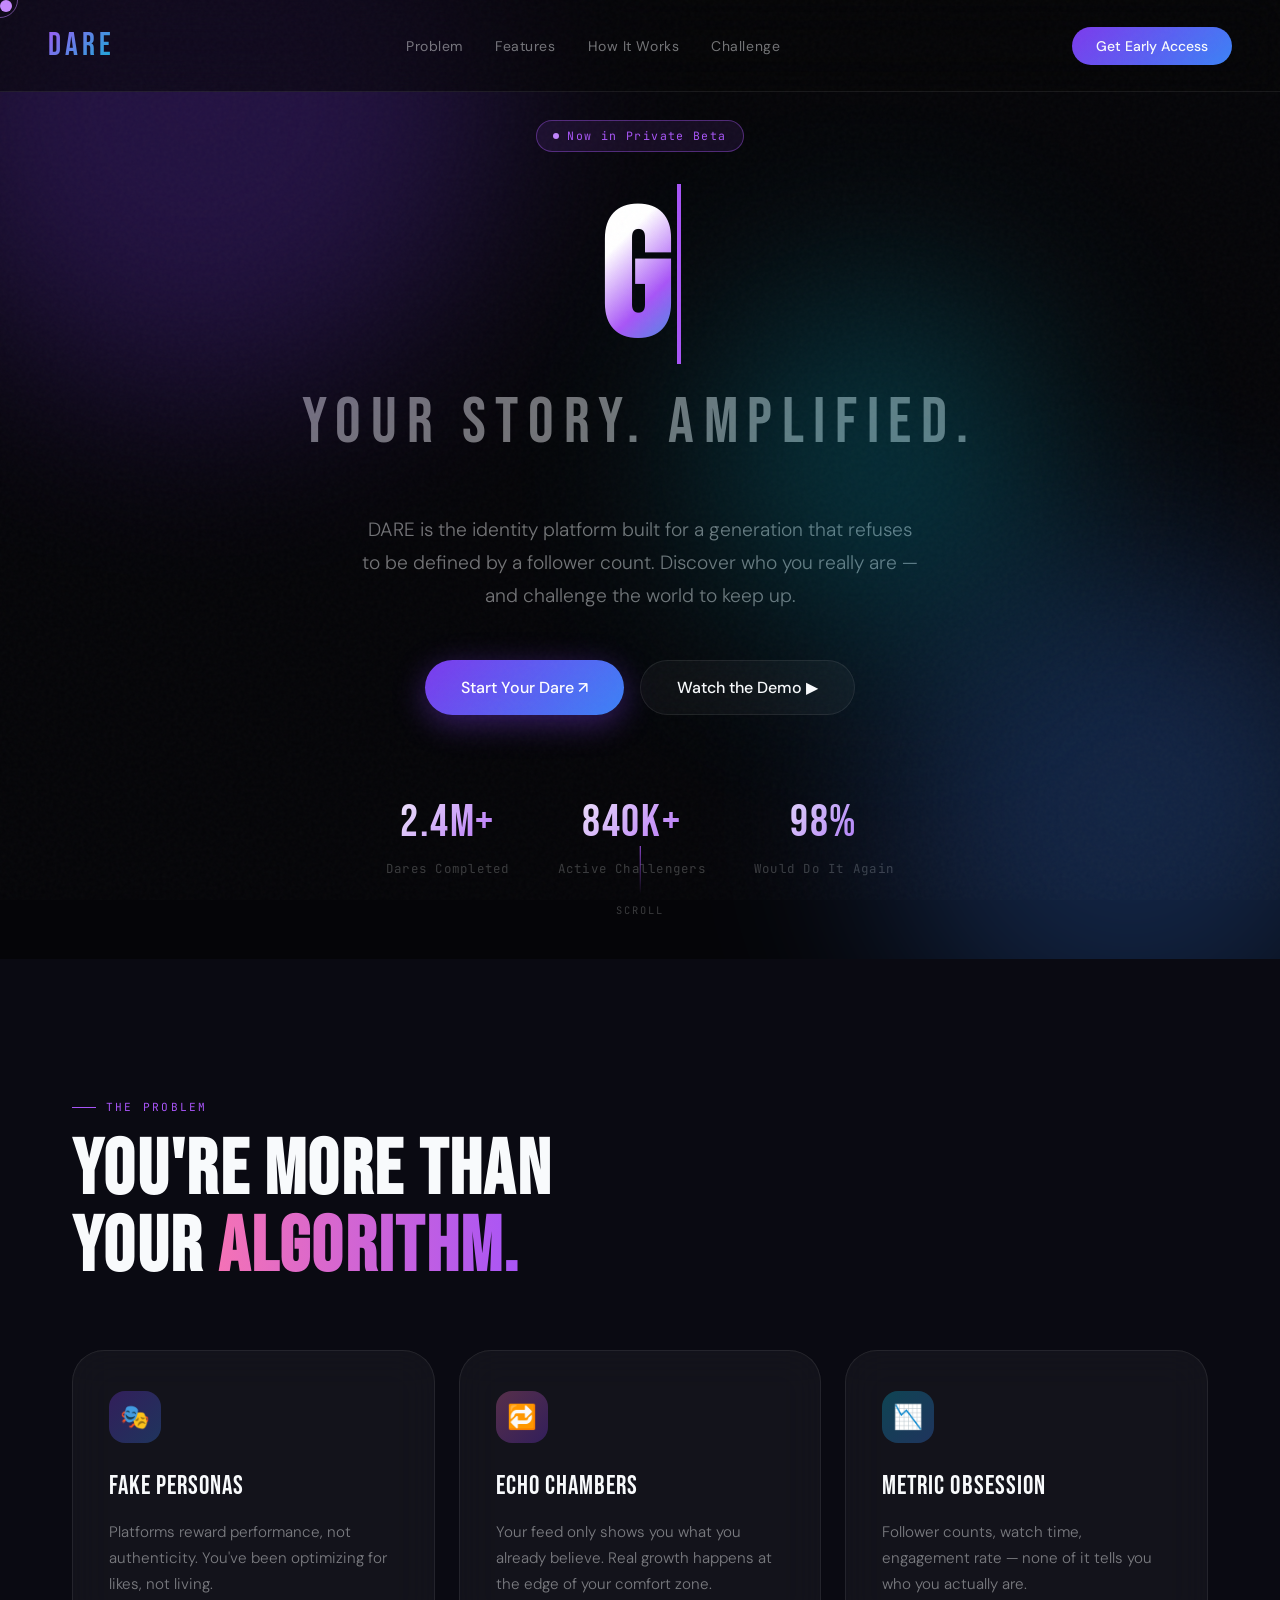
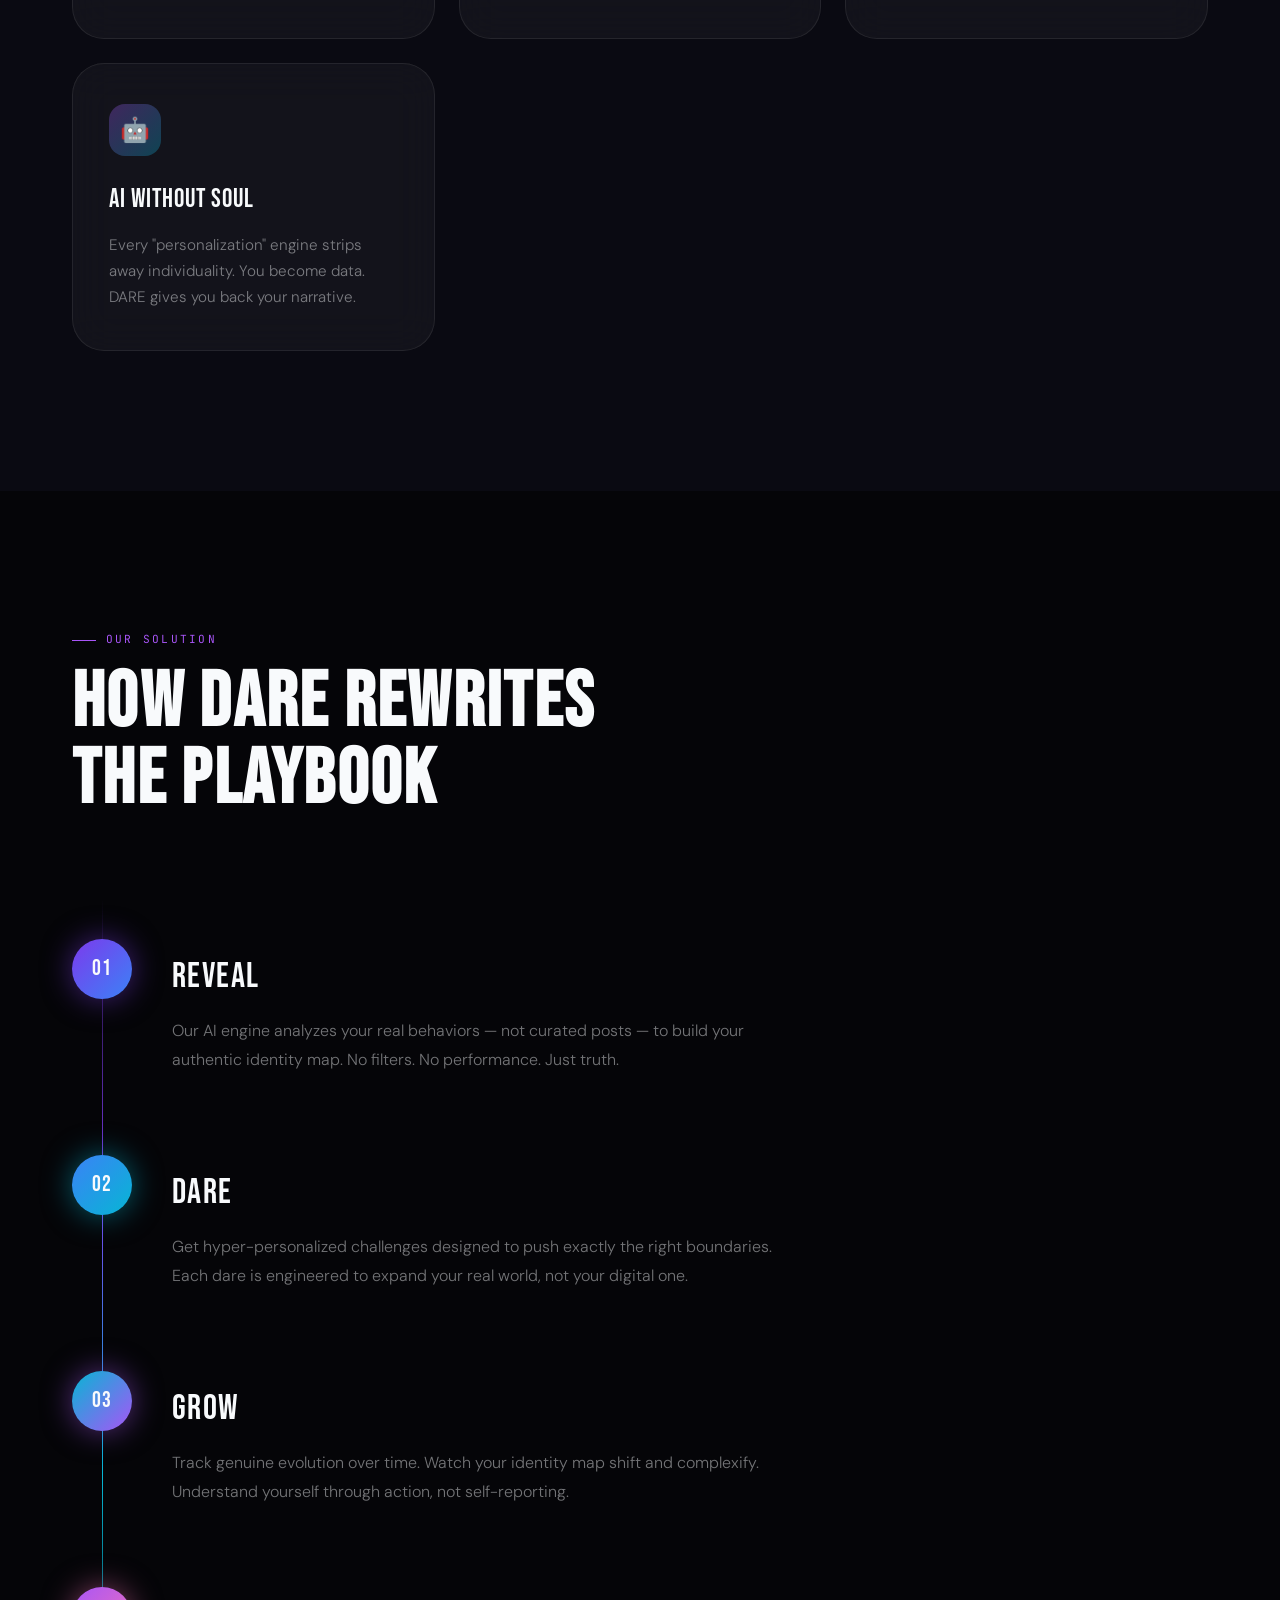
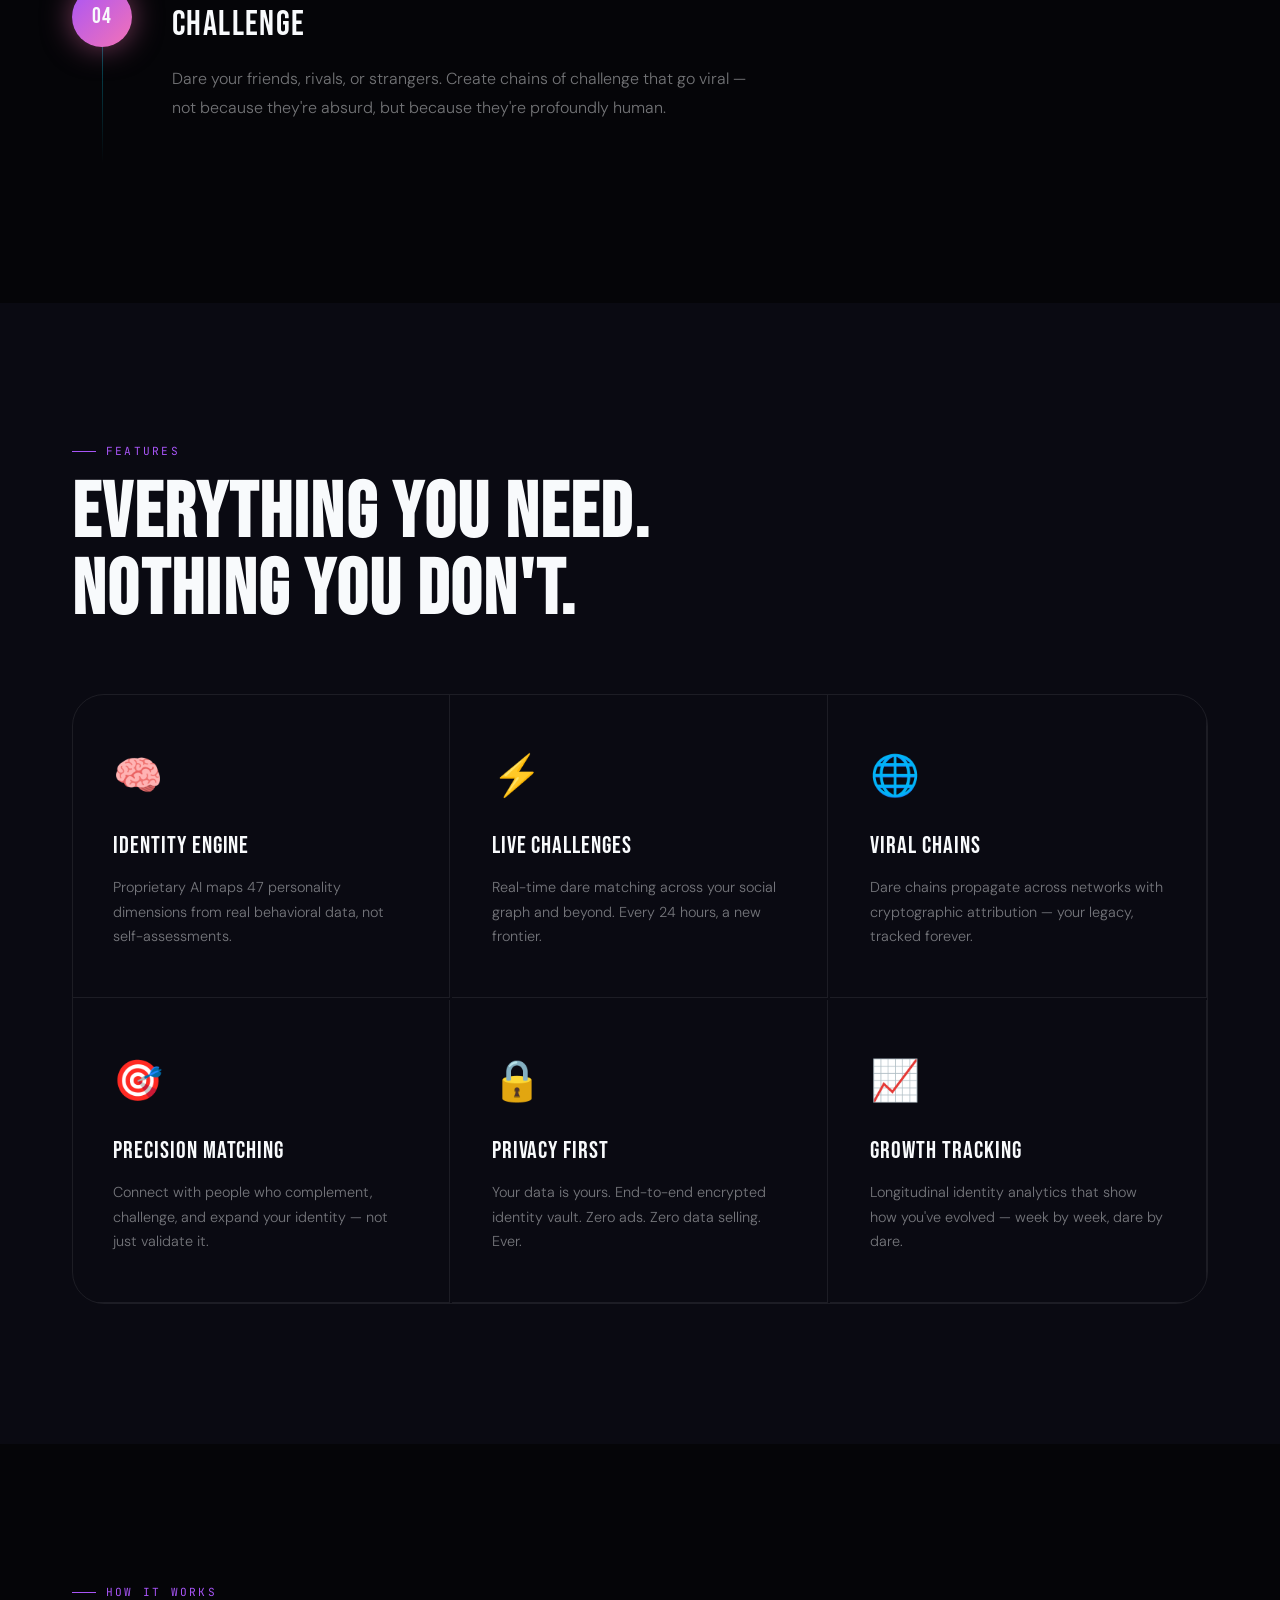
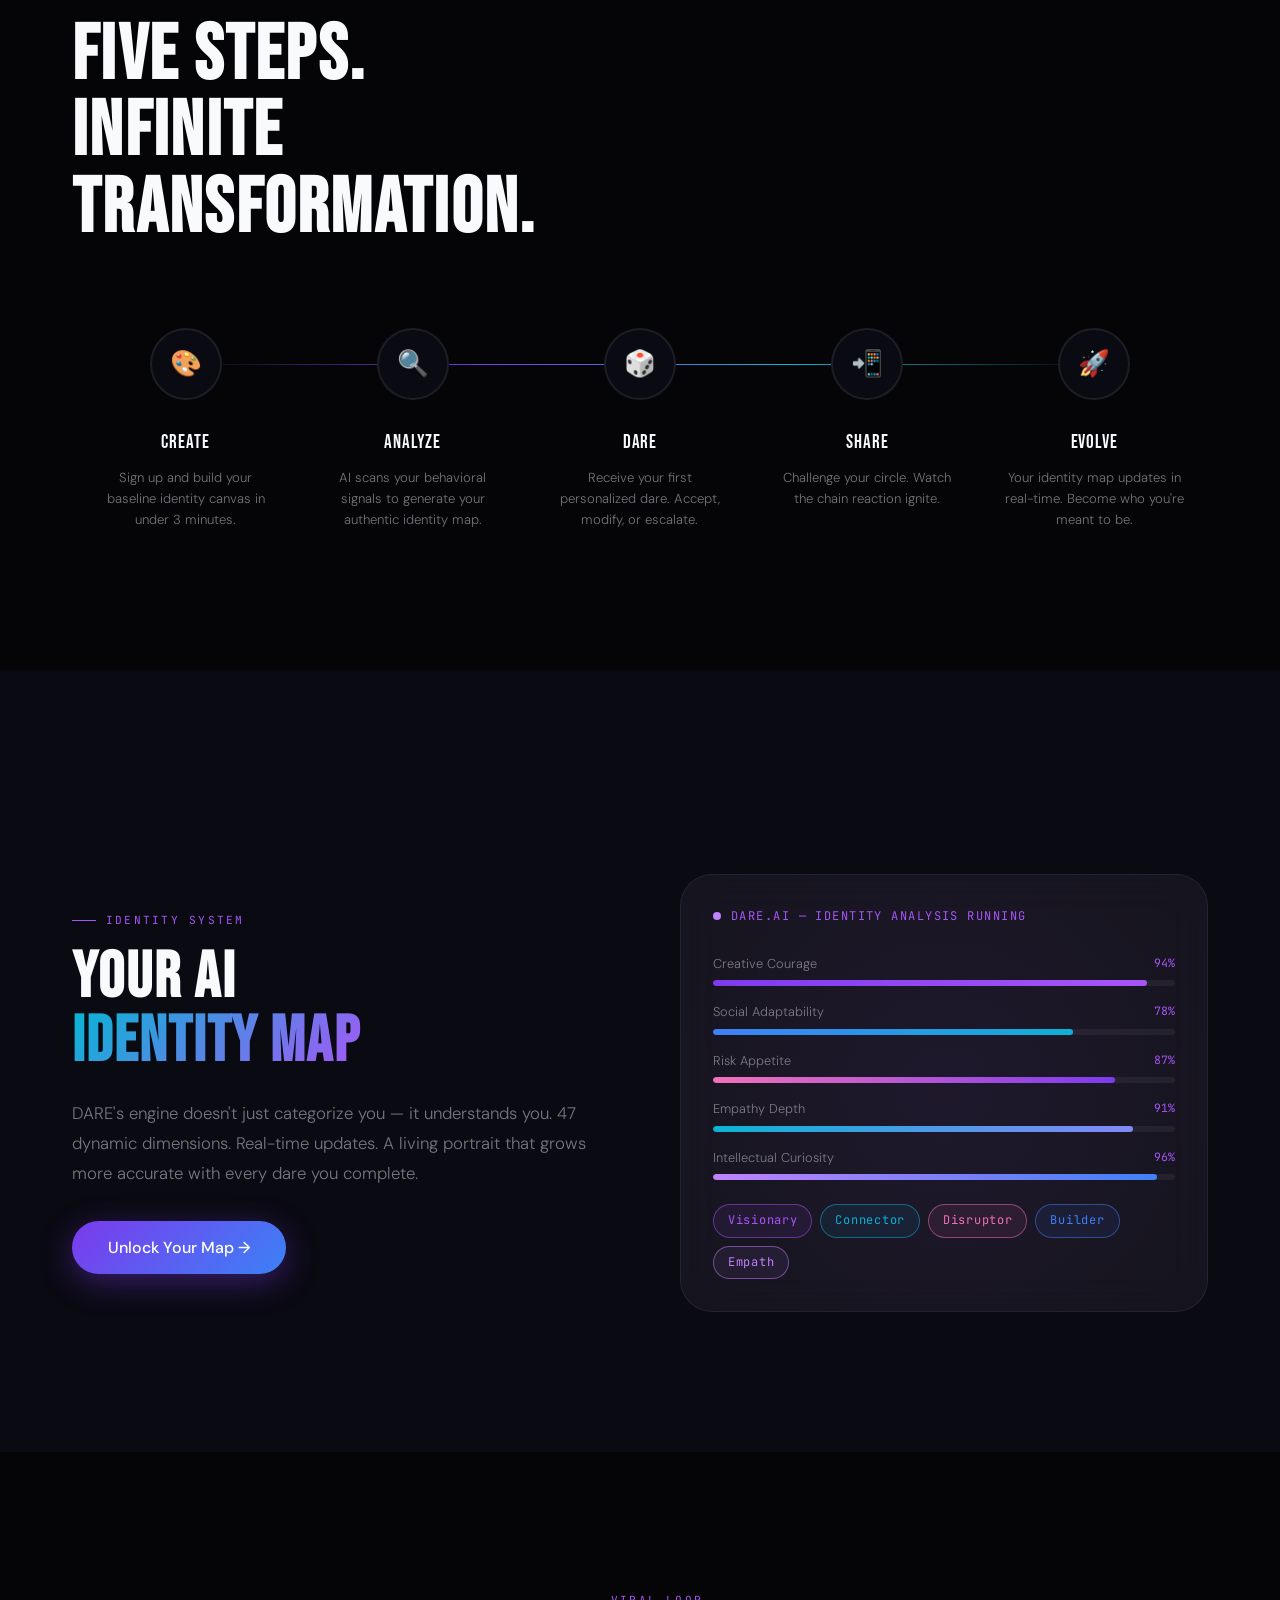
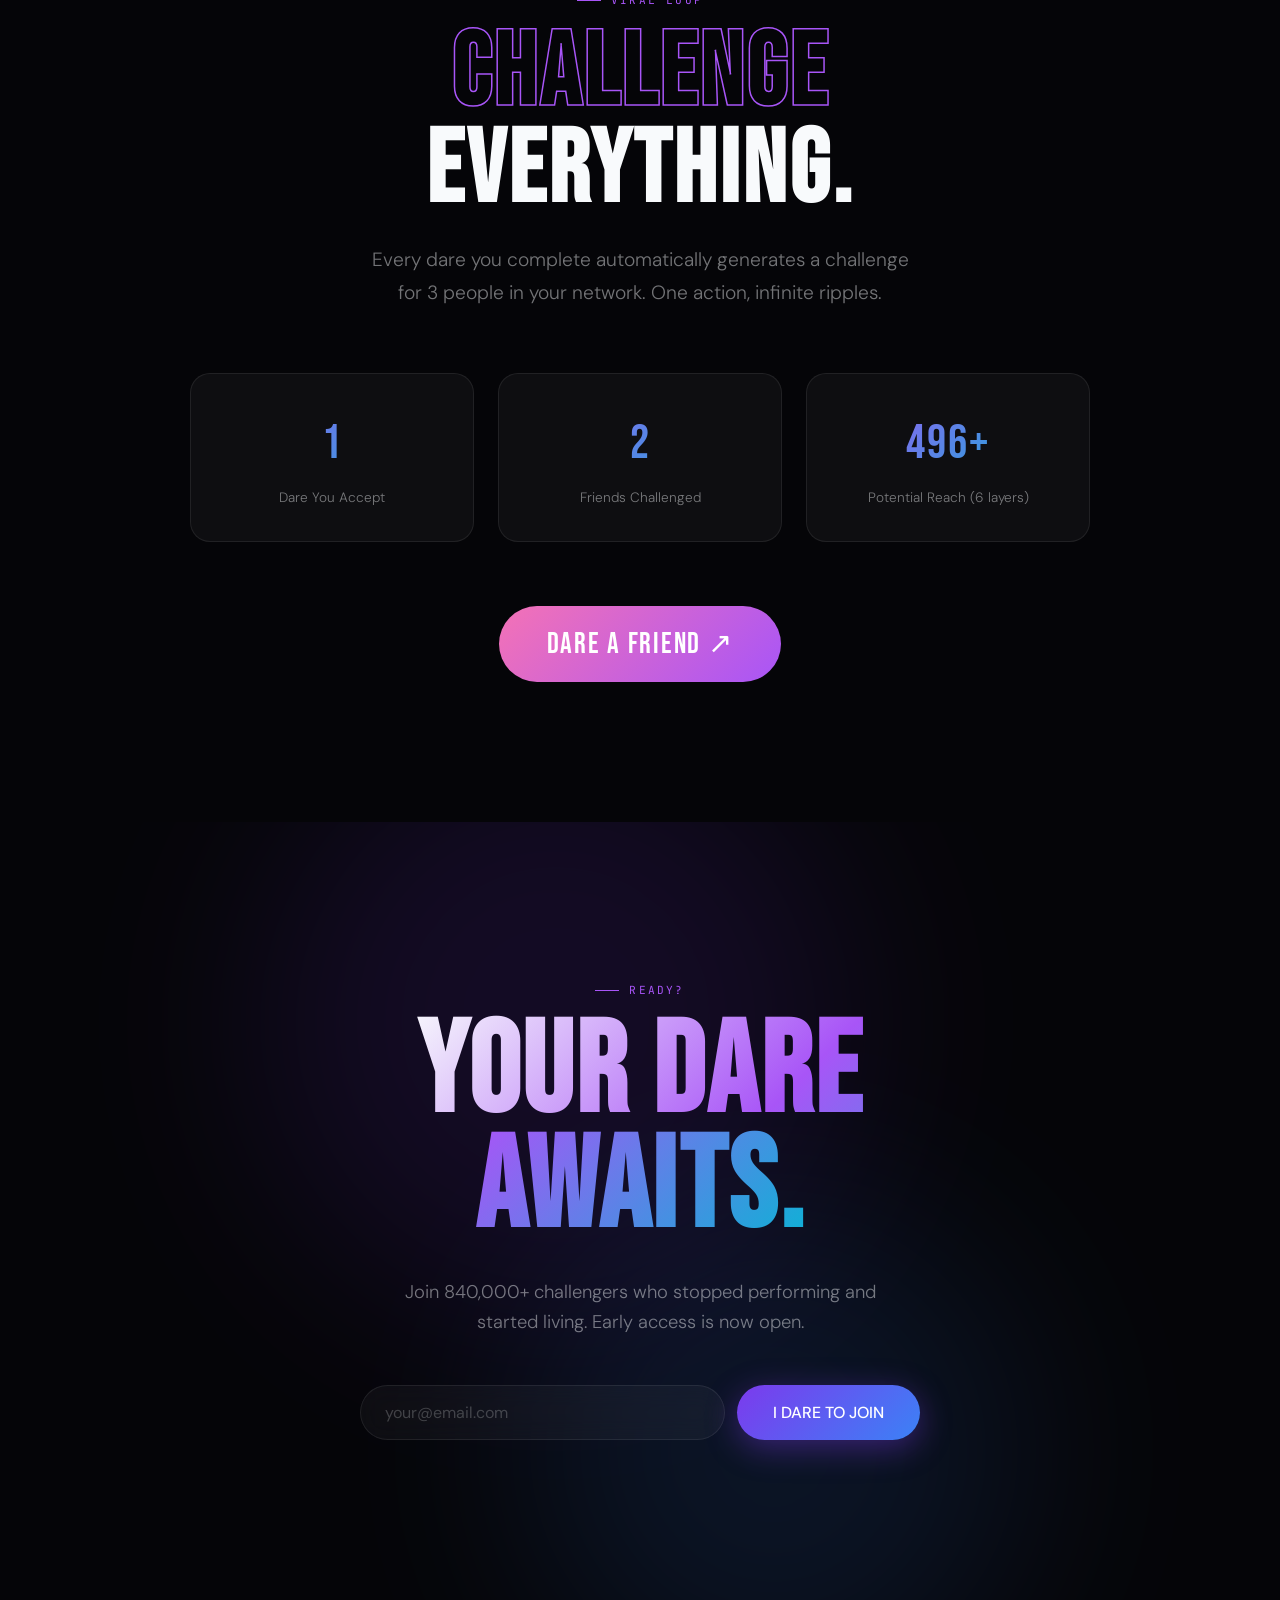
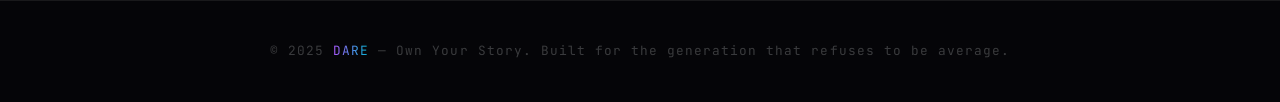
==== dare 2/index.html @ 93c1879a "dare 2" ====
<!DOCTYPE html>
<html lang="en">
<head>
<meta charset="UTF-8" />
<meta name="viewport" content="width=device-width, initial-scale=1.0" />
<title>DARE — Own Your Story</title>
<link rel="preconnect" href="https://fonts.googleapis.com" />
<link rel="preconnect" href="https://fonts.gstatic.com" crossorigin />
<link href="https://fonts.googleapis.com/css2?family=Bebas+Neue&family=DM+Sans:ital,opsz,wght@0,9..40,300;0,9..40,400;0,9..40,500;1,9..40,300&family=JetBrains+Mono:wght@400;700&display=swap" rel="stylesheet" />

<style>
/* ═══════════════════════════════════════════════
   CSS VARIABLES & RESET
═══════════════════════════════════════════════ */
*, *::before, *::after { box-sizing: border-box; margin: 0; padding: 0; }

:root {
  --bg:        #050508;
  --bg2:       #0a0a12;
  --surface:   rgba(255,255,255,0.04);
  --border:    rgba(255,255,255,0.08);
  --purple:    #7c3aed;
  --violet:    #a855f7;
  --blue:      #3b82f6;
  --cyan:      #06b6d4;
  --neon:      #c084fc;
  --neon2:     #818cf8;
  --pink:      #f472b6;
  --white:     #f8fafc;
  --muted:     rgba(248,250,252,0.45);
  --dimmed:    rgba(248,250,252,0.22);
  --r-sm:      12px;
  --r-md:      20px;
  --r-lg:      32px;
  --glow-pu:   0 0 60px rgba(124,58,237,0.35);
  --glow-cy:   0 0 60px rgba(6,182,212,0.3);
  --transition: cubic-bezier(0.16,1,0.3,1);
  --font-display: 'Bebas Neue', sans-serif;
  --font-body:    'DM Sans', sans-serif;
  --font-mono:    'JetBrains Mono', monospace;
}

html { scroll-behavior: smooth; }

body {
  background: var(--bg);
  color: var(--white);
  font-family: var(--font-body);
  font-size: 16px;
  line-height: 1.6;
  overflow-x: hidden;
  cursor: none;
}

/* ═══════════════════════════════════════════════
   CUSTOM CURSOR
═══════════════════════════════════════════════ */
#cursor {
  width: 12px; height: 12px;
  background: var(--neon);
  border-radius: 50%;
  position: fixed; top: 0; left: 0;
  pointer-events: none;
  z-index: 9999;
  transition: transform 0.15s ease, width 0.3s ease, height 0.3s ease, background 0.3s ease;
  mix-blend-mode: screen;
}
#cursor-ring {
  width: 36px; height: 36px;
  border: 1.5px solid rgba(192,132,252,0.5);
  border-radius: 50%;
  position: fixed; top: 0; left: 0;
  pointer-events: none;
  z-index: 9998;
  transition: transform 0.4s var(--transition), opacity 0.3s ease;
}
body:has(a:hover) #cursor,
body:has(button:hover) #cursor { width: 20px; height: 20px; background: var(--pink); }

/* ═══════════════════════════════════════════════
   NOISE GRAIN OVERLAY
═══════════════════════════════════════════════ */
body::before {
  content: '';
  position: fixed; inset: 0;
  background-image: url("data:image/svg+xml,%3Csvg viewBox='0 0 256 256' xmlns='http://www.w3.org/2000/svg'%3E%3Cfilter id='n'%3E%3CfeTurbulence type='fractalNoise' baseFrequency='0.9' numOctaves='4' stitchTiles='stitch'/%3E%3C/filter%3E%3Crect width='100%25' height='100%25' filter='url(%23n)' opacity='1'/%3E%3C/svg%3E");
  opacity: 0.03;
  pointer-events: none;
  z-index: 1000;
}

/* ═══════════════════════════════════════════════
   NAV
═══════════════════════════════════════════════ */
nav {
  position: fixed; top: 0; left: 0; right: 0;
  z-index: 500;
  padding: 20px 48px;
  display: flex; align-items: center; justify-content: space-between;
  backdrop-filter: blur(24px);
  -webkit-backdrop-filter: blur(24px);
  background: rgba(5,5,8,0.6);
  border-bottom: 1px solid var(--border);
  transition: all 0.4s var(--transition);
}
.nav-logo {
  font-family: var(--font-display);
  font-size: 2rem;
  letter-spacing: 0.12em;
  background: linear-gradient(135deg, var(--violet), var(--cyan));
  -webkit-background-clip: text;
  -webkit-text-fill-color: transparent;
  background-clip: text;
}
.nav-links { display: flex; gap: 32px; list-style: none; }
.nav-links a {
  color: var(--muted);
  text-decoration: none;
  font-size: 0.875rem;
  letter-spacing: 0.04em;
  transition: color 0.3s ease;
  cursor: none;
}
.nav-links a:hover { color: var(--white); }
.nav-cta {
  padding: 10px 24px;
  background: linear-gradient(135deg, var(--purple), var(--blue));
  border: none;
  border-radius: 100px;
  color: var(--white);
  font-family: var(--font-body);
  font-size: 0.875rem;
  font-weight: 500;
  cursor: none;
  position: relative;
  overflow: hidden;
  transition: transform 0.3s var(--transition), box-shadow 0.3s ease;
}
.nav-cta:hover { transform: scale(1.05); box-shadow: var(--glow-pu); }

/* ═══════════════════════════════════════════════
   SECTIONS / UTILITIES
═══════════════════════════════════════════════ */
section { position: relative; }
.container { max-width: 1200px; margin: 0 auto; padding: 0 32px; }
.section-label {
  font-family: var(--font-mono);
  font-size: 0.7rem;
  letter-spacing: 0.2em;
  text-transform: uppercase;
  color: var(--violet);
  margin-bottom: 16px;
  display: flex; align-items: center; gap: 10px;
}
.section-label::before {
  content: '';
  width: 24px; height: 1px;
  background: var(--violet);
}

/* ═══════════════════════════════════════════════
   SCROLL REVEAL
═══════════════════════════════════════════════ */
.reveal {
  opacity: 0;
  transform: translateY(40px);
  transition: opacity 0.8s var(--transition), transform 0.8s var(--transition);
}
.reveal.visible { opacity: 1; transform: translateY(0); }
.reveal-delay-1 { transition-delay: 0.1s; }
.reveal-delay-2 { transition-delay: 0.2s; }
.reveal-delay-3 { transition-delay: 0.3s; }
.reveal-delay-4 { transition-delay: 0.4s; }
.reveal-delay-5 { transition-delay: 0.5s; }

/* ═══════════════════════════════════════════════
   1. HERO
═══════════════════════════════════════════════ */
#hero {
  min-height: 100vh;
  display: flex; flex-direction: column;
  align-items: center; justify-content: center;
  text-align: center;
  padding: 120px 32px 80px;
  position: relative;
  overflow: hidden;
}

/* Mesh gradient blobs */
.blob {
  position: absolute;
  border-radius: 50%;
  filter: blur(100px);
  opacity: 0.25;
  animation: blobFloat 8s ease-in-out infinite;
  pointer-events: none;
}
.blob-1 { width: 600px; height: 600px; background: var(--purple); top: -200px; left: -100px; animation-delay: 0s; }
.blob-2 { width: 500px; height: 500px; background: var(--blue); bottom: -100px; right: -100px; animation-delay: -3s; }
.blob-3 { width: 350px; height: 350px; background: var(--cyan); top: 30%; left: 55%; animation-delay: -5s; }

@keyframes blobFloat {
  0%, 100% { transform: translate(0,0) scale(1); }
  33%       { transform: translate(20px,-30px) scale(1.05); }
  66%       { transform: translate(-15px,15px) scale(0.97); }
}

.hero-badge {
  display: inline-flex; align-items: center; gap: 8px;
  padding: 6px 16px;
  border: 1px solid rgba(168,85,247,0.4);
  border-radius: 100px;
  background: rgba(168,85,247,0.1);
  font-family: var(--font-mono);
  font-size: 0.72rem;
  letter-spacing: 0.12em;
  color: var(--violet);
  margin-bottom: 32px;
  position: relative;
}
.badge-dot {
  width: 6px; height: 6px;
  background: var(--neon);
  border-radius: 50%;
  animation: pulse 2s ease-in-out infinite;
}
@keyframes pulse {
  0%,100% { box-shadow: 0 0 0 0 rgba(192,132,252,0.6); }
  50%      { box-shadow: 0 0 0 8px rgba(192,132,252,0); }
}

.hero-headline {
  font-family: var(--font-display);
  font-size: clamp(5rem, 14vw, 13rem);
  line-height: 0.9;
  letter-spacing: 0.02em;
  margin-bottom: 0;
  position: relative;
}
.hero-headline .grad {
  background: linear-gradient(135deg, #fff 30%, var(--violet) 60%, var(--cyan));
  -webkit-background-clip: text;
  -webkit-text-fill-color: transparent;
  background-clip: text;
}
.hero-sub {
  font-family: var(--font-display);
  font-size: clamp(2rem, 5vw, 4.5rem);
  letter-spacing: 0.15em;
  color: var(--muted);
  margin-top: 8px;
  margin-bottom: 40px;
}

.hero-body {
  font-size: clamp(1rem, 2vw, 1.2rem);
  color: var(--muted);
  max-width: 560px;
  margin: 0 auto 48px;
  font-weight: 300;
  line-height: 1.7;
}

.hero-cta-group { display: flex; gap: 16px; justify-content: center; flex-wrap: wrap; }

/* BUTTONS */
.btn {
  display: inline-flex; align-items: center; gap: 10px;
  padding: 16px 36px;
  border-radius: 100px;
  font-family: var(--font-body);
  font-size: 1rem;
  font-weight: 500;
  text-decoration: none;
  border: none;
  cursor: none;
  position: relative;
  overflow: hidden;
  transition: transform 0.3s var(--transition), box-shadow 0.3s ease;
}
.btn::after {
  content: '';
  position: absolute;
  inset: 0;
  background: rgba(255,255,255,0.12);
  border-radius: inherit;
  opacity: 0;
  transition: opacity 0.3s ease;
}
.btn:hover::after { opacity: 1; }
.btn:hover { transform: translateY(-3px); }
.btn:active { transform: translateY(0) scale(0.97); }

.btn-primary {
  background: linear-gradient(135deg, var(--purple), var(--blue));
  color: #fff;
  box-shadow: 0 8px 32px rgba(124,58,237,0.4);
}
.btn-primary:hover { box-shadow: 0 16px 48px rgba(124,58,237,0.6); }

.btn-ghost {
  background: var(--surface);
  color: var(--white);
  border: 1px solid var(--border);
  backdrop-filter: blur(12px);
}
.btn-ghost:hover { border-color: rgba(168,85,247,0.5); box-shadow: var(--glow-pu); }

/* RIPPLE */
.ripple-container { position: absolute; inset: 0; pointer-events: none; overflow: hidden; border-radius: inherit; }
.ripple {
  position: absolute;
  border-radius: 50%;
  background: rgba(255,255,255,0.25);
  transform: scale(0);
  animation: rippleAnim 0.6s linear;
  pointer-events: none;
}
@keyframes rippleAnim {
  to { transform: scale(4); opacity: 0; }
}

.hero-scroll-hint {
  position: absolute; bottom: 40px; left: 50%; transform: translateX(-50%);
  display: flex; flex-direction: column; align-items: center; gap: 8px;
  color: var(--dimmed);
  font-family: var(--font-mono);
  font-size: 0.65rem;
  letter-spacing: 0.2em;
  animation: scrollBounce 2.5s ease-in-out infinite;
}
.scroll-line {
  width: 1px; height: 48px;
  background: linear-gradient(to bottom, var(--violet), transparent);
}
@keyframes scrollBounce {
  0%,100% { transform: translateX(-50%) translateY(0); opacity: 0.4; }
  50%      { transform: translateX(-50%) translateY(8px); opacity: 1; }
}

/* TYPING CURSOR */
.typing-cursor {
  display: inline-block;
  width: 4px; height: 1em;
  background: var(--violet);
  margin-left: 4px;
  vertical-align: middle;
  animation: blink 1s step-end infinite;
}
@keyframes blink { 0%,100% { opacity: 1; } 50% { opacity: 0; } }

/* HERO STATS */
.hero-stats {
  display: flex; gap: 48px; justify-content: center;
  margin-top: 72px; flex-wrap: wrap;
}
.stat-item { text-align: center; }
.stat-num {
  font-family: var(--font-display);
  font-size: 2.8rem;
  letter-spacing: 0.04em;
  background: linear-gradient(135deg, var(--white), var(--violet));
  -webkit-background-clip: text;
  -webkit-text-fill-color: transparent;
  background-clip: text;
}
.stat-label {
  font-size: 0.78rem;
  color: var(--dimmed);
  letter-spacing: 0.1em;
  font-family: var(--font-mono);
}

/* ═══════════════════════════════════════════════
   2. PROBLEM
═══════════════════════════════════════════════ */
#problem {
  padding: 140px 0;
  background: var(--bg2);
}
.problem-grid {
  display: grid;
  grid-template-columns: repeat(auto-fit, minmax(280px, 1fr));
  gap: 24px;
  margin-top: 64px;
}
.glass-card {
  background: var(--surface);
  border: 1px solid var(--border);
  border-radius: var(--r-lg);
  padding: 40px 36px;
  backdrop-filter: blur(20px);
  -webkit-backdrop-filter: blur(20px);
  position: relative;
  overflow: hidden;
  transition: transform 0.4s var(--transition), border-color 0.4s ease, box-shadow 0.4s ease;
  cursor: none;
}
.glass-card::before {
  content: '';
  position: absolute;
  inset: 0;
  background: radial-gradient(circle at var(--mx,50%) var(--my,50%), rgba(168,85,247,0.1) 0%, transparent 60%);
  opacity: 0;
  transition: opacity 0.4s ease;
}
.glass-card:hover { transform: translateY(-6px) scale(1.01); border-color: rgba(168,85,247,0.35); box-shadow: var(--glow-pu); }
.glass-card:hover::before { opacity: 1; }

.card-icon {
  width: 52px; height: 52px;
  border-radius: 16px;
  display: flex; align-items: center; justify-content: center;
  font-size: 1.5rem;
  margin-bottom: 24px;
  position: relative;
}
.card-icon-1 { background: linear-gradient(135deg, rgba(124,58,237,0.3), rgba(59,130,246,0.3)); }
.card-icon-2 { background: linear-gradient(135deg, rgba(244,114,182,0.3), rgba(124,58,237,0.3)); }
.card-icon-3 { background: linear-gradient(135deg, rgba(6,182,212,0.3), rgba(59,130,246,0.3)); }
.card-icon-4 { background: linear-gradient(135deg, rgba(168,85,247,0.3), rgba(6,182,212,0.3)); }

.card-title {
  font-family: var(--font-display);
  font-size: 1.6rem;
  letter-spacing: 0.04em;
  margin-bottom: 12px;
  color: var(--white);
}
.card-body { color: var(--muted); font-size: 0.95rem; line-height: 1.7; font-weight: 300; }

.problem-headline {
  font-family: var(--font-display);
  font-size: clamp(2.5rem, 6vw, 5rem);
  line-height: 1;
  letter-spacing: 0.03em;
  max-width: 700px;
}
.problem-headline em {
  font-style: normal;
  background: linear-gradient(90deg, var(--pink), var(--violet));
  -webkit-background-clip: text;
  -webkit-text-fill-color: transparent;
  background-clip: text;
}

/* ═══════════════════════════════════════════════
   3. SOLUTION
═══════════════════════════════════════════════ */
#solution {
  padding: 140px 0;
  overflow: hidden;
}
.solution-flow {
  display: flex;
  flex-direction: column;
  gap: 0;
  margin-top: 80px;
  position: relative;
}
.solution-flow::before {
  content: '';
  position: absolute;
  left: 30px;
  top: 0; bottom: 0;
  width: 1px;
  background: linear-gradient(to bottom, transparent, var(--purple), var(--cyan), transparent);
}
.flow-step {
  display: flex; gap: 40px; align-items: flex-start;
  padding: 40px 0;
  position: relative;
  opacity: 0;
  transform: translateX(-30px);
  transition: opacity 0.7s var(--transition), transform 0.7s var(--transition);
}
.flow-step.visible { opacity: 1; transform: translateX(0); }

.step-num {
  flex-shrink: 0;
  width: 60px; height: 60px;
  border-radius: 50%;
  display: flex; align-items: center; justify-content: center;
  font-family: var(--font-display);
  font-size: 1.4rem;
  letter-spacing: 0.04em;
  position: relative;
  z-index: 2;
}
.step-num-1 { background: linear-gradient(135deg, var(--purple), var(--blue)); box-shadow: 0 0 30px rgba(124,58,237,0.5); }
.step-num-2 { background: linear-gradient(135deg, var(--blue), var(--cyan)); box-shadow: 0 0 30px rgba(6,182,212,0.5); }
.step-num-3 { background: linear-gradient(135deg, var(--cyan), var(--violet)); box-shadow: 0 0 30px rgba(168,85,247,0.5); }
.step-num-4 { background: linear-gradient(135deg, var(--violet), var(--pink)); box-shadow: 0 0 30px rgba(244,114,182,0.5); }

.step-content { padding-top: 10px; }
.step-title {
  font-family: var(--font-display);
  font-size: 2.2rem;
  letter-spacing: 0.04em;
  margin-bottom: 12px;
}
.step-desc { color: var(--muted); font-size: 1rem; font-weight: 300; max-width: 600px; line-height: 1.8; }

/* ═══════════════════════════════════════════════
   4. FEATURES
═══════════════════════════════════════════════ */
#features {
  padding: 140px 0;
  background: var(--bg2);
}
.features-grid {
  display: grid;
  grid-template-columns: repeat(auto-fit, minmax(320px, 1fr));
  gap: 2px;
  margin-top: 64px;
  border: 1px solid var(--border);
  border-radius: var(--r-lg);
  overflow: hidden;
}
.feature-item {
  padding: 48px 40px;
  border-right: 1px solid var(--border);
  border-bottom: 1px solid var(--border);
  position: relative;
  overflow: hidden;
  transition: background 0.4s ease;
  cursor: none;
}
.feature-item:hover { background: rgba(168,85,247,0.05); }
.feature-item::after {
  content: '';
  position: absolute;
  bottom: 0; left: 0; right: 0;
  height: 2px;
  background: linear-gradient(90deg, var(--purple), var(--cyan));
  transform: scaleX(0);
  transform-origin: left;
  transition: transform 0.4s var(--transition);
}
.feature-item:hover::after { transform: scaleX(1); }

.feature-icon-wrap {
  font-size: 2.5rem;
  margin-bottom: 20px;
  display: inline-block;
  transition: transform 0.4s var(--transition);
}
.feature-item:hover .feature-icon-wrap { transform: scale(1.15) rotate(-5deg); }

.feature-name {
  font-family: var(--font-display);
  font-size: 1.5rem;
  letter-spacing: 0.04em;
  margin-bottom: 10px;
}
.feature-desc { color: var(--muted); font-size: 0.9rem; line-height: 1.7; font-weight: 300; }

/* ═══════════════════════════════════════════════
   5. HOW IT WORKS — TIMELINE
═══════════════════════════════════════════════ */
#how {
  padding: 140px 0;
}
.timeline {
  display: grid;
  grid-template-columns: repeat(auto-fit, minmax(220px, 1fr));
  gap: 0;
  margin-top: 80px;
  position: relative;
}
.timeline::before {
  content: '';
  position: absolute;
  top: 36px;
  left: 10%; right: 10%;
  height: 1px;
  background: linear-gradient(90deg, transparent, var(--purple), var(--cyan), transparent);
}
.timeline-step {
  text-align: center;
  padding: 0 24px;
  position: relative;
}
.timeline-dot {
  width: 72px; height: 72px;
  border-radius: 50%;
  margin: 0 auto 28px;
  display: flex; align-items: center; justify-content: center;
  font-size: 1.6rem;
  position: relative;
  border: 2px solid var(--border);
  background: var(--bg2);
  transition: transform 0.4s var(--transition), border-color 0.4s ease, box-shadow 0.4s ease;
}
.timeline-step:hover .timeline-dot {
  transform: scale(1.15);
  border-color: var(--violet);
  box-shadow: 0 0 40px rgba(168,85,247,0.5);
}
.timeline-step-title {
  font-family: var(--font-display);
  font-size: 1.2rem;
  letter-spacing: 0.05em;
  margin-bottom: 8px;
}
.timeline-step-desc { color: var(--muted); font-size: 0.82rem; line-height: 1.6; font-weight: 300; }

/* ═══════════════════════════════════════════════
   6. IDENTITY / AI INSIGHTS
═══════════════════════════════════════════════ */
#identity {
  padding: 140px 0;
  background: var(--bg2);
}
.identity-layout {
  display: grid;
  grid-template-columns: 1fr 1fr;
  gap: 80px;
  align-items: center;
  margin-top: 64px;
}
.identity-text {}
.identity-text h2 {
  font-family: var(--font-display);
  font-size: clamp(2.5rem, 5vw, 4.5rem);
  line-height: 1;
  letter-spacing: 0.03em;
  margin-bottom: 24px;
}
.identity-text h2 span {
  background: linear-gradient(135deg, var(--cyan), var(--violet));
  -webkit-background-clip: text;
  -webkit-text-fill-color: transparent;
  background-clip: text;
}
.identity-text p { color: var(--muted); font-size: 1.05rem; font-weight: 300; line-height: 1.8; margin-bottom: 32px; }

/* AI Visualization */
.ai-viz {
  background: var(--surface);
  border: 1px solid var(--border);
  border-radius: var(--r-lg);
  padding: 32px;
  backdrop-filter: blur(20px);
  position: relative;
  overflow: hidden;
}
.ai-viz::before {
  content: '';
  position: absolute;
  top: -50%; right: -50%;
  width: 200%; height: 200%;
  background: radial-gradient(circle, rgba(168,85,247,0.08) 0%, transparent 60%);
  animation: rotateGlow 8s linear infinite;
}
@keyframes rotateGlow {
  from { transform: rotate(0deg); }
  to   { transform: rotate(360deg); }
}

.ai-header {
  display: flex; align-items: center; gap: 10px;
  margin-bottom: 28px;
  font-family: var(--font-mono);
  font-size: 0.75rem;
  color: var(--violet);
  letter-spacing: 0.12em;
}
.ai-dot { width: 8px; height: 8px; background: var(--neon); border-radius: 50%; animation: pulse 2s ease-in-out infinite; }

.trait-bars { display: flex; flex-direction: column; gap: 16px; }
.trait-row { display: flex; flex-direction: column; gap: 6px; }
.trait-meta { display: flex; justify-content: space-between; font-size: 0.8rem; }
.trait-name { color: var(--muted); font-weight: 300; }
.trait-val { color: var(--violet); font-family: var(--font-mono); font-size: 0.72rem; }
.trait-track {
  height: 6px;
  background: rgba(255,255,255,0.06);
  border-radius: 100px;
  overflow: hidden;
}
.trait-fill {
  height: 100%;
  border-radius: 100px;
  width: 0;
  transition: width 1.5s var(--transition);
}

.insight-tags {
  display: flex; flex-wrap: wrap; gap: 8px;
  margin-top: 24px;
}
.insight-tag {
  padding: 6px 14px;
  border-radius: 100px;
  font-size: 0.75rem;
  font-family: var(--font-mono);
  letter-spacing: 0.06em;
  border: 1px solid;
  animation: tagFloat 4s ease-in-out infinite;
}
.tag-1 { border-color: rgba(168,85,247,0.5); color: var(--violet); background: rgba(168,85,247,0.08); animation-delay: 0s; }
.tag-2 { border-color: rgba(6,182,212,0.5); color: var(--cyan); background: rgba(6,182,212,0.08); animation-delay: -0.8s; }
.tag-3 { border-color: rgba(244,114,182,0.5); color: var(--pink); background: rgba(244,114,182,0.08); animation-delay: -1.6s; }
.tag-4 { border-color: rgba(59,130,246,0.5); color: var(--blue); background: rgba(59,130,246,0.08); animation-delay: -2.4s; }
.tag-5 { border-color: rgba(192,132,252,0.5); color: var(--neon); background: rgba(192,132,252,0.08); animation-delay: -3.2s; }

@keyframes tagFloat {
  0%,100% { transform: translateY(0); }
  50%      { transform: translateY(-3px); }
}

/* ═══════════════════════════════════════════════
   7. VIRAL LOOP
═══════════════════════════════════════════════ */
#viral {
  padding: 140px 0;
  text-align: center;
}
.viral-headline {
  font-family: var(--font-display);
  font-size: clamp(3rem, 8vw, 7rem);
  line-height: 0.95;
  letter-spacing: 0.03em;
  margin-bottom: 24px;
}
.viral-headline .outline {
  -webkit-text-stroke: 1.5px var(--violet);
  -webkit-text-fill-color: transparent;
}

.viral-grid {
  display: grid;
  grid-template-columns: repeat(3, 1fr);
  gap: 24px;
  margin: 64px 0;
  max-width: 900px;
  margin-left: auto;
  margin-right: auto;
}
.viral-card {
  background: var(--surface);
  border: 1px solid var(--border);
  border-radius: var(--r-md);
  padding: 32px 24px;
  text-align: center;
  position: relative;
  overflow: hidden;
  transition: transform 0.4s var(--transition), border-color 0.4s ease;
  cursor: none;
}
.viral-card:hover { transform: scale(1.04); border-color: rgba(168,85,247,0.4); }
.viral-card-num {
  font-family: var(--font-display);
  font-size: 3rem;
  letter-spacing: 0.04em;
  background: linear-gradient(135deg, var(--violet), var(--cyan));
  -webkit-background-clip: text;
  -webkit-text-fill-color: transparent;
  background-clip: text;
}
.viral-card-label { color: var(--muted); font-size: 0.85rem; margin-top: 4px; font-weight: 300; }

.challenge-btn {
  display: inline-flex; align-items: center; gap: 12px;
  padding: 20px 48px;
  border-radius: 100px;
  background: linear-gradient(135deg, var(--pink), var(--violet), var(--blue));
  background-size: 200% 200%;
  animation: gradShift 4s ease infinite;
  border: none;
  color: #fff;
  font-family: var(--font-display);
  font-size: 1.8rem;
  letter-spacing: 0.06em;
  cursor: none;
  position: relative;
  overflow: hidden;
  transition: transform 0.3s var(--transition), box-shadow 0.3s ease;
}
.challenge-btn:hover { transform: scale(1.04) translateY(-4px); box-shadow: 0 20px 60px rgba(168,85,247,0.5); }

@keyframes gradShift {
  0%   { background-position: 0% 50%; }
  50%  { background-position: 100% 50%; }
  100% { background-position: 0% 50%; }
}

/* ═══════════════════════════════════════════════
   8. CTA
═══════════════════════════════════════════════ */
#cta {
  padding: 160px 0;
  text-align: center;
  position: relative;
  overflow: hidden;
}
#cta .blob { opacity: 0.15; }

.cta-headline {
  font-family: var(--font-display);
  font-size: clamp(3.5rem, 10vw, 9rem);
  line-height: 0.9;
  letter-spacing: 0.02em;
  margin-bottom: 32px;
}
.cta-headline .grad {
  background: linear-gradient(135deg, var(--white) 0%, var(--violet) 50%, var(--cyan) 100%);
  -webkit-background-clip: text;
  -webkit-text-fill-color: transparent;
  background-clip: text;
}
.cta-sub { color: var(--muted); font-size: 1.15rem; max-width: 500px; margin: 0 auto 48px; font-weight: 300; }

.email-form {
  display: flex; gap: 12px; justify-content: center;
  flex-wrap: wrap;
  max-width: 560px;
  margin: 0 auto;
}
.email-input {
  flex: 1; min-width: 240px;
  padding: 16px 24px;
  background: var(--surface);
  border: 1px solid var(--border);
  border-radius: 100px;
  color: var(--white);
  font-family: var(--font-body);
  font-size: 1rem;
  outline: none;
  transition: border-color 0.3s ease, box-shadow 0.3s ease;
  backdrop-filter: blur(12px);
}
.email-input::placeholder { color: var(--dimmed); }
.email-input:focus { border-color: rgba(168,85,247,0.6); box-shadow: 0 0 24px rgba(168,85,247,0.2); }

/* ═══════════════════════════════════════════════
   FOOTER
═══════════════════════════════════════════════ */
footer {
  padding: 40px 0;
  border-top: 1px solid var(--border);
  text-align: center;
  color: var(--dimmed);
  font-size: 0.8rem;
  font-family: var(--font-mono);
  letter-spacing: 0.08em;
}
footer span {
  background: linear-gradient(90deg, var(--violet), var(--cyan));
  -webkit-background-clip: text;
  -webkit-text-fill-color: transparent;
  background-clip: text;
}

/* ═══════════════════════════════════════════════
   SCROLLBAR
═══════════════════════════════════════════════ */
::-webkit-scrollbar { width: 4px; }
::-webkit-scrollbar-track { background: var(--bg); }
::-webkit-scrollbar-thumb { background: var(--purple); border-radius: 2px; }

/* ═══════════════════════════════════════════════
   RESPONSIVE
═══════════════════════════════════════════════ */
@media (max-width: 768px) {
  nav { padding: 16px 20px; }
  .nav-links { display: none; }
  .container { padding: 0 20px; }
  .identity-layout { grid-template-columns: 1fr; gap: 48px; }
  .viral-grid { grid-template-columns: 1fr; max-width: 400px; }
  .timeline::before { display: none; }
  .solution-flow::before { display: none; }
  .flow-step { gap: 20px; }
  body { cursor: auto; }
  #cursor, #cursor-ring { display: none; }
}
@media (max-width: 480px) {
  .hero-stats { gap: 28px; }
  .features-grid { grid-template-columns: 1fr; }
}
</style>
</head>
<body>

<!-- CURSOR -->
<div id="cursor"></div>
<div id="cursor-ring"></div>

<!-- NAV -->
<nav>
  <div class="nav-logo">DARE</div>
  <ul class="nav-links">
    <li><a href="#problem">Problem</a></li>
    <li><a href="#features">Features</a></li>
    <li><a href="#how">How It Works</a></li>
    <li><a href="#viral">Challenge</a></li>
  </ul>
  <button class="nav-cta" onclick="ripple(event,this)">
    <div class="ripple-container"></div>
    Get Early Access
  </button>
</nav>

<!-- ══════════ 1. HERO ══════════ -->
<section id="hero">
  <div class="blob blob-1"></div>
  <div class="blob blob-2"></div>
  <div class="blob blob-3"></div>

  <div class="hero-badge">
    <div class="badge-dot"></div>
    Now in Private Beta
  </div>

  <h1 class="hero-headline">
    <span class="grad" id="typing-text"></span><span class="typing-cursor" id="typing-cursor"></span>
  </h1>
  <p class="hero-sub">YOUR STORY. AMPLIFIED.</p>

  <p class="hero-body">
    DARE is the identity platform built for a generation that refuses to be defined by a follower count. Discover who you really are — and challenge the world to keep up.
  </p>

  <div class="hero-cta-group">
    <button class="btn btn-primary" onclick="ripple(event,this)">
      <div class="ripple-container"></div>
      Start Your Dare ↗
    </button>
    <button class="btn btn-ghost" onclick="ripple(event,this)">
      <div class="ripple-container"></div>
      Watch the Demo ▶
    </button>
  </div>

  <div class="hero-stats">
    <div class="stat-item">
      <div class="stat-num" data-count="2.4" data-suffix="M+">0</div>
      <div class="stat-label">Dares Completed</div>
    </div>
    <div class="stat-item">
      <div class="stat-num" data-count="840" data-suffix="K+">0</div>
      <div class="stat-label">Active Challengers</div>
    </div>
    <div class="stat-item">
      <div class="stat-num" data-count="98" data-suffix="%">0</div>
      <div class="stat-label">Would Do It Again</div>
    </div>
  </div>

  <div class="hero-scroll-hint">
    <div class="scroll-line"></div>
    SCROLL
  </div>
</section>

<!-- ══════════ 2. PROBLEM ══════════ -->
<section id="problem">
  <div class="container">
    <div class="section-label reveal">The Problem</div>
    <h2 class="problem-headline reveal reveal-delay-1">
      You're more than<br/>your <em>algorithm.</em>
    </h2>

    <div class="problem-grid">
      <div class="glass-card reveal reveal-delay-1" onmousemove="cardGlow(event,this)">
        <div class="card-icon card-icon-1">🎭</div>
        <div class="card-title">Fake Personas</div>
        <p class="card-body">Platforms reward performance, not authenticity. You've been optimizing for likes, not living.</p>
      </div>
      <div class="glass-card reveal reveal-delay-2" onmousemove="cardGlow(event,this)">
        <div class="card-icon card-icon-2">🔁</div>
        <div class="card-title">Echo Chambers</div>
        <p class="card-body">Your feed only shows you what you already believe. Real growth happens at the edge of your comfort zone.</p>
      </div>
      <div class="glass-card reveal reveal-delay-3" onmousemove="cardGlow(event,this)">
        <div class="card-icon card-icon-3">📉</div>
        <div class="card-title">Metric Obsession</div>
        <p class="card-body">Follower counts, watch time, engagement rate — none of it tells you who you actually are.</p>
      </div>
      <div class="glass-card reveal reveal-delay-4" onmousemove="cardGlow(event,this)">
        <div class="card-icon card-icon-4">🤖</div>
        <div class="card-title">AI Without Soul</div>
        <p class="card-body">Every "personalization" engine strips away individuality. You become data. DARE gives you back your narrative.</p>
      </div>
    </div>
  </div>
</section>

<!-- ══════════ 3. SOLUTION ══════════ -->
<section id="solution">
  <div class="container">
    <div class="section-label reveal">Our Solution</div>
    <h2 class="problem-headline reveal reveal-delay-1" style="max-width:800px;">How DARE rewrites<br/>the playbook</h2>

    <div class="solution-flow">
      <div class="flow-step">
        <div class="step-num step-num-1">01</div>
        <div class="step-content">
          <div class="step-title">REVEAL</div>
          <p class="step-desc">Our AI engine analyzes your real behaviors — not curated posts — to build your authentic identity map. No filters. No performance. Just truth.</p>
        </div>
      </div>
      <div class="flow-step">
        <div class="step-num step-num-2">02</div>
        <div class="step-content">
          <div class="step-title">DARE</div>
          <p class="step-desc">Get hyper-personalized challenges designed to push exactly the right boundaries. Each dare is engineered to expand your real world, not your digital one.</p>
        </div>
      </div>
      <div class="flow-step">
        <div class="step-num step-num-3">03</div>
        <div class="step-content">
          <div class="step-title">GROW</div>
          <p class="step-desc">Track genuine evolution over time. Watch your identity map shift and complexify. Understand yourself through action, not self-reporting.</p>
        </div>
      </div>
      <div class="flow-step">
        <div class="step-num step-num-4">04</div>
        <div class="step-content">
          <div class="step-title">CHALLENGE</div>
          <p class="step-desc">Dare your friends, rivals, or strangers. Create chains of challenge that go viral — not because they're absurd, but because they're profoundly human.</p>
        </div>
      </div>
    </div>
  </div>
</section>

<!-- ══════════ 4. FEATURES ══════════ -->
<section id="features">
  <div class="container">
    <div class="section-label reveal">Features</div>
    <h2 class="problem-headline reveal reveal-delay-1" style="max-width:600px;">Everything you need.<br/>Nothing you don't.</h2>

    <div class="features-grid reveal reveal-delay-2">
      <div class="feature-item">
        <div class="feature-icon-wrap">🧠</div>
        <div class="feature-name">Identity Engine</div>
        <p class="feature-desc">Proprietary AI maps 47 personality dimensions from real behavioral data, not self-assessments.</p>
      </div>
      <div class="feature-item">
        <div class="feature-icon-wrap">⚡</div>
        <div class="feature-name">Live Challenges</div>
        <p class="feature-desc">Real-time dare matching across your social graph and beyond. Every 24 hours, a new frontier.</p>
      </div>
      <div class="feature-item">
        <div class="feature-icon-wrap">🌐</div>
        <div class="feature-name">Viral Chains</div>
        <p class="feature-desc">Dare chains propagate across networks with cryptographic attribution — your legacy, tracked forever.</p>
      </div>
      <div class="feature-item">
        <div class="feature-icon-wrap">🎯</div>
        <div class="feature-name">Precision Matching</div>
        <p class="feature-desc">Connect with people who complement, challenge, and expand your identity — not just validate it.</p>
      </div>
      <div class="feature-item">
        <div class="feature-icon-wrap">🔒</div>
        <div class="feature-name">Privacy First</div>
        <p class="feature-desc">Your data is yours. End-to-end encrypted identity vault. Zero ads. Zero data selling. Ever.</p>
      </div>
      <div class="feature-item">
        <div class="feature-icon-wrap">📈</div>
        <div class="feature-name">Growth Tracking</div>
        <p class="feature-desc">Longitudinal identity analytics that show how you've evolved — week by week, dare by dare.</p>
      </div>
    </div>
  </div>
</section>

<!-- ══════════ 5. HOW IT WORKS ══════════ -->
<section id="how">
  <div class="container">
    <div class="section-label reveal">How It Works</div>
    <h2 class="problem-headline reveal reveal-delay-1" style="max-width:640px;">Five steps.<br/>Infinite transformation.</h2>

    <div class="timeline">
      <div class="timeline-step reveal reveal-delay-1">
        <div class="timeline-dot">🎨</div>
        <div class="timeline-step-title">CREATE</div>
        <p class="timeline-step-desc">Sign up and build your baseline identity canvas in under 3 minutes.</p>
      </div>
      <div class="timeline-step reveal reveal-delay-2">
        <div class="timeline-dot">🔍</div>
        <div class="timeline-step-title">ANALYZE</div>
        <p class="timeline-step-desc">AI scans your behavioral signals to generate your authentic identity map.</p>
      </div>
      <div class="timeline-step reveal reveal-delay-3">
        <div class="timeline-dot">🎲</div>
        <div class="timeline-step-title">DARE</div>
        <p class="timeline-step-desc">Receive your first personalized dare. Accept, modify, or escalate.</p>
      </div>
      <div class="timeline-step reveal reveal-delay-4">
        <div class="timeline-dot">📲</div>
        <div class="timeline-step-title">SHARE</div>
        <p class="timeline-step-desc">Challenge your circle. Watch the chain reaction ignite.</p>
      </div>
      <div class="timeline-step reveal reveal-delay-5">
        <div class="timeline-dot">🚀</div>
        <div class="timeline-step-title">EVOLVE</div>
        <p class="timeline-step-desc">Your identity map updates in real-time. Become who you're meant to be.</p>
      </div>
    </div>
  </div>
</section>

<!-- ══════════ 6. IDENTITY / AI ══════════ -->
<section id="identity">
  <div class="container">
    <div class="identity-layout">
      <div class="identity-text reveal">
        <div class="section-label">Identity System</div>
        <h2>Your AI<br/><span>Identity Map</span></h2>
        <p>DARE's engine doesn't just categorize you — it understands you. 47 dynamic dimensions. Real-time updates. A living portrait that grows more accurate with every dare you complete.</p>
        <button class="btn btn-primary" onclick="ripple(event,this)">
          <div class="ripple-container"></div>
          Unlock Your Map →
        </button>
      </div>

      <div class="ai-viz reveal reveal-delay-2" id="ai-viz">
        <div class="ai-header">
          <div class="ai-dot"></div>
          DARE.AI — IDENTITY ANALYSIS RUNNING
        </div>
        <div class="trait-bars">
          <div class="trait-row">
            <div class="trait-meta">
              <span class="trait-name">Creative Courage</span>
              <span class="trait-val">94%</span>
            </div>
            <div class="trait-track"><div class="trait-fill" data-width="94" style="background: linear-gradient(90deg, #7c3aed, #a855f7);"></div></div>
          </div>
          <div class="trait-row">
            <div class="trait-meta">
              <span class="trait-name">Social Adaptability</span>
              <span class="trait-val">78%</span>
            </div>
            <div class="trait-track"><div class="trait-fill" data-width="78" style="background: linear-gradient(90deg, #3b82f6, #06b6d4);"></div></div>
          </div>
          <div class="trait-row">
            <div class="trait-meta">
              <span class="trait-name">Risk Appetite</span>
              <span class="trait-val">87%</span>
            </div>
            <div class="trait-track"><div class="trait-fill" data-width="87" style="background: linear-gradient(90deg, #f472b6, #7c3aed);"></div></div>
          </div>
          <div class="trait-row">
            <div class="trait-meta">
              <span class="trait-name">Empathy Depth</span>
              <span class="trait-val">91%</span>
            </div>
            <div class="trait-track"><div class="trait-fill" data-width="91" style="background: linear-gradient(90deg, #06b6d4, #818cf8);"></div></div>
          </div>
          <div class="trait-row">
            <div class="trait-meta">
              <span class="trait-name">Intellectual Curiosity</span>
              <span class="trait-val">96%</span>
            </div>
            <div class="trait-track"><div class="trait-fill" data-width="96" style="background: linear-gradient(90deg, #c084fc, #3b82f6);"></div></div>
          </div>
        </div>
        <div class="insight-tags">
          <span class="insight-tag tag-1">Visionary</span>
          <span class="insight-tag tag-2">Connector</span>
          <span class="insight-tag tag-3">Disruptor</span>
          <span class="insight-tag tag-4">Builder</span>
          <span class="insight-tag tag-5">Empath</span>
        </div>
      </div>
    </div>
  </div>
</section>

<!-- ══════════ 7. VIRAL LOOP ══════════ -->
<section id="viral">
  <div class="container">
    <div class="section-label reveal" style="justify-content:center;">Viral Loop</div>
    <h2 class="viral-headline reveal reveal-delay-1">
      <span class="outline">Challenge</span><br/>
      Everything.
    </h2>
    <p class="hero-body reveal reveal-delay-2" style="margin: 0 auto;">
      Every dare you complete automatically generates a challenge for 3 people in your network. One action, infinite ripples.
    </p>

    <div class="viral-grid">
      <div class="viral-card reveal reveal-delay-1">
        <div class="viral-card-num" data-count="1" data-suffix="">1</div>
        <div class="viral-card-label">Dare You Accept</div>
      </div>
      <div class="viral-card reveal reveal-delay-2">
        <div class="viral-card-num" data-count="3" data-suffix="">3</div>
        <div class="viral-card-label">Friends Challenged</div>
      </div>
      <div class="viral-card reveal reveal-delay-3">
        <div class="viral-card-num" data-count="729" data-suffix="+">0</div>
        <div class="viral-card-label">Potential Reach (6 layers)</div>
      </div>
    </div>

    <button class="challenge-btn reveal reveal-delay-4" onclick="ripple(event,this)">
      <div class="ripple-container"></div>
      DARE A FRIEND ↗
    </button>
  </div>
</section>

<!-- ══════════ 8. CTA ══════════ -->
<section id="cta">
  <div class="blob blob-1" style="top:-100px;left:20%;opacity:0.12;"></div>
  <div class="blob blob-2" style="bottom:-100px;right:20%;opacity:0.12;"></div>
  <div class="container" style="position:relative;z-index:2;">
    <div class="section-label reveal" style="justify-content:center;">Ready?</div>
    <h2 class="cta-headline reveal reveal-delay-1">
      <span class="grad">Your Dare<br/>Awaits.</span>
    </h2>
    <p class="cta-sub reveal reveal-delay-2">
      Join 840,000+ challengers who stopped performing and started living. Early access is now open.
    </p>
    <div class="email-form reveal reveal-delay-3">
      <input type="email" class="email-input" placeholder="your@email.com" />
      <button class="btn btn-primary" onclick="ripple(event,this)">
        <div class="ripple-container"></div>
        I DARE TO JOIN
      </button>
    </div>
  </div>
</section>

<!-- FOOTER -->
<footer>
  <div class="container">
    <p>© 2025 <span>DARE</span> — Own Your Story. Built for the generation that refuses to be average.</p>
  </div>
</footer>

<script>
/* ═══════════════════════════════════════════════
   CUSTOM CURSOR
═══════════════════════════════════════════════ */
const cursor = document.getElementById('cursor');
const ring   = document.getElementById('cursor-ring');
let mx = 0, my = 0, rx = 0, ry = 0;

document.addEventListener('mousemove', e => {
  mx = e.clientX; my = e.clientY;
  cursor.style.transform = `translate(${mx - 6}px, ${my - 6}px)`;
});

function animateRing() {
  rx += (mx - rx) * 0.12;
  ry += (my - ry) * 0.12;
  ring.style.transform = `translate(${rx - 18}px, ${ry - 18}px)`;
  requestAnimationFrame(animateRing);
}
animateRing();

/* ═══════════════════════════════════════════════
   TYPING EFFECT
═══════════════════════════════════════════════ */
const words  = ['DARE', 'GROW', 'LIVE', 'RISE', 'DARE'];
const target = document.getElementById('typing-text');
let wi = 0, ci = 0, deleting = false;

function typeStep() {
  const word = words[wi % words.length];
  if (!deleting) {
    target.textContent = word.slice(0, ++ci);
    if (ci === word.length) { deleting = true; setTimeout(typeStep, 1800); return; }
  } else {
    target.textContent = word.slice(0, --ci);
    if (ci === 0) { deleting = false; wi++; setTimeout(typeStep, 300); return; }
  }
  setTimeout(typeStep, deleting ? 60 : 100);
}
typeStep();

/* ═══════════════════════════════════════════════
   SCROLL REVEAL
═══════════════════════════════════════════════ */
const reveals = document.querySelectorAll('.reveal');
const flowSteps = document.querySelectorAll('.flow-step');

const revealObs = new IntersectionObserver(entries => {
  entries.forEach(e => { if (e.isIntersecting) { e.target.classList.add('visible'); } });
}, { threshold: 0.15 });

reveals.forEach(el => revealObs.observe(el));
flowSteps.forEach(el => revealObs.observe(el));

/* ═══════════════════════════════════════════════
   ANIMATED COUNTERS
═══════════════════════════════════════════════ */
function animateCounter(el) {
  const target = parseFloat(el.dataset.count);
  const suffix = el.dataset.suffix || '';
  const isFloat = target % 1 !== 0;
  const duration = 2000;
  const start = performance.now();

  function update(now) {
    const elapsed = now - start;
    const progress = Math.min(elapsed / duration, 1);
    const ease = 1 - Math.pow(1 - progress, 3);
    const val = target * ease;
    el.textContent = (isFloat ? val.toFixed(1) : Math.round(val)) + suffix;
    if (progress < 1) requestAnimationFrame(update);
  }
  requestAnimationFrame(update);
}

const counterObs = new IntersectionObserver(entries => {
  entries.forEach(e => {
    if (e.isIntersecting && !e.target.dataset.animated) {
      e.target.dataset.animated = '1';
      animateCounter(e.target);
    }
  });
}, { threshold: 0.5 });

document.querySelectorAll('[data-count]').forEach(el => counterObs.observe(el));

/* ═══════════════════════════════════════════════
   AI TRAIT BARS ANIMATION
═══════════════════════════════════════════════ */
const vizObs = new IntersectionObserver(entries => {
  entries.forEach(e => {
    if (e.isIntersecting) {
      document.querySelectorAll('.trait-fill').forEach((fill, i) => {
        setTimeout(() => {
          fill.style.width = fill.dataset.width + '%';
        }, i * 150);
      });
      vizObs.disconnect();
    }
  });
}, { threshold: 0.3 });

const viz = document.getElementById('ai-viz');
if (viz) vizObs.observe(viz);

/* ═══════════════════════════════════════════════
   RIPPLE EFFECT
═══════════════════════════════════════════════ */
function ripple(e, btn) {
  const container = btn.querySelector('.ripple-container');
  if (!container) return;
  const rect = btn.getBoundingClientRect();
  const r = document.createElement('div');
  r.className = 'ripple';
  const size = Math.max(rect.width, rect.height) * 2;
  r.style.cssText = `
    width:${size}px; height:${size}px;
    left:${e.clientX - rect.left - size/2}px;
    top:${e.clientY - rect.top - size/2}px;
  `;
  container.appendChild(r);
  setTimeout(() => r.remove(), 700);
}

/* ═══════════════════════════════════════════════
   GLASS CARD GLOW ON MOUSE
═══════════════════════════════════════════════ */
function cardGlow(e, card) {
  const rect = card.getBoundingClientRect();
  const x = ((e.clientX - rect.left) / rect.width * 100).toFixed(1);
  const y = ((e.clientY - rect.top) / rect.height * 100).toFixed(1);
  card.style.setProperty('--mx', x + '%');
  card.style.setProperty('--my', y + '%');
}

document.addEventListener('mousemove', e => {
  const cx = (e.clientX / window.innerWidth - 0.5) * 30;
  const cy = (e.clientY / window.innerHeight - 0.5) * 30;
  document.querySelectorAll('.blob').forEach((b, i) => {
    const d = (i + 1) * 0.5;
    b.style.transform = `translate(${cx * d}px, ${cy * d}px)`;
  });
});

/* NAV SCROLL EFFECT */
window.addEventListener('scroll', () => {
  const nav = document.querySelector('nav');
  nav.style.background = window.scrollY > 60
    ? 'rgba(5,5,8,0.92)'
    : 'rgba(5,5,8,0.6)';
});
</script>
</body>
</html>
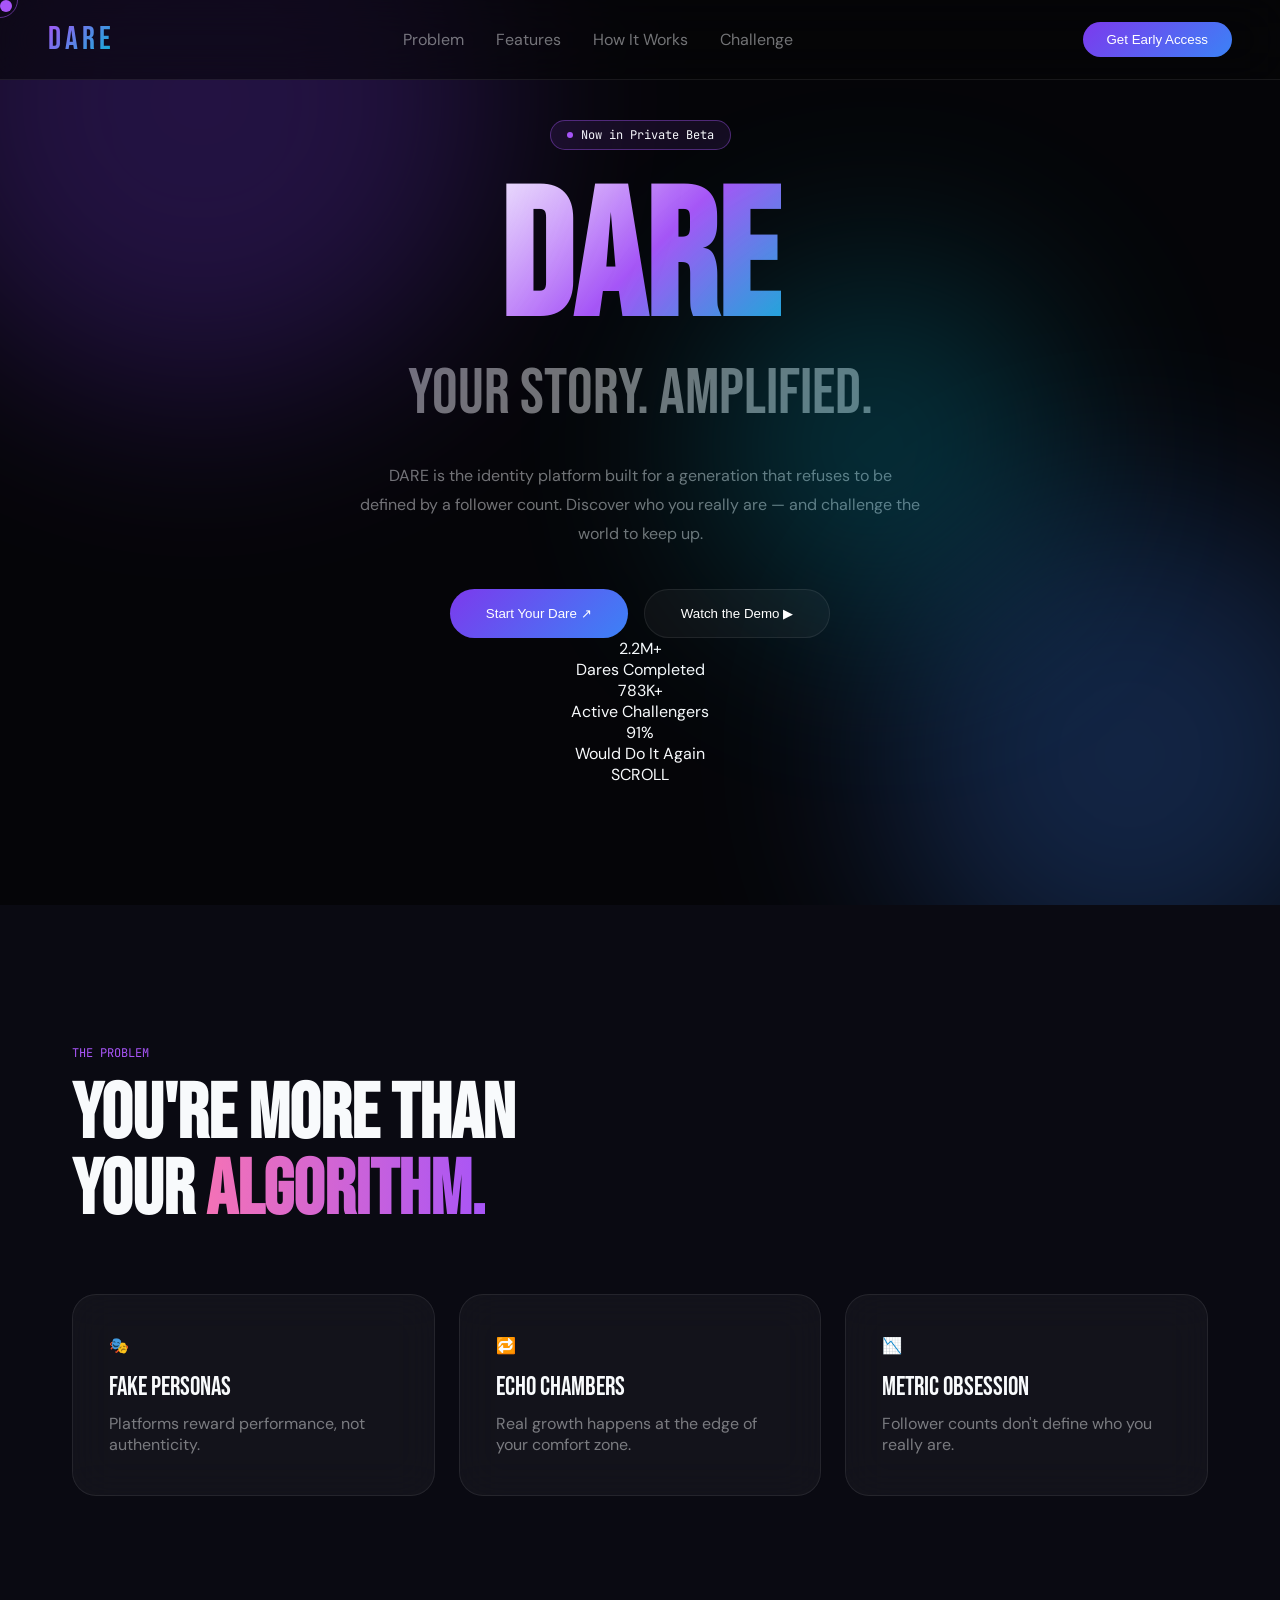
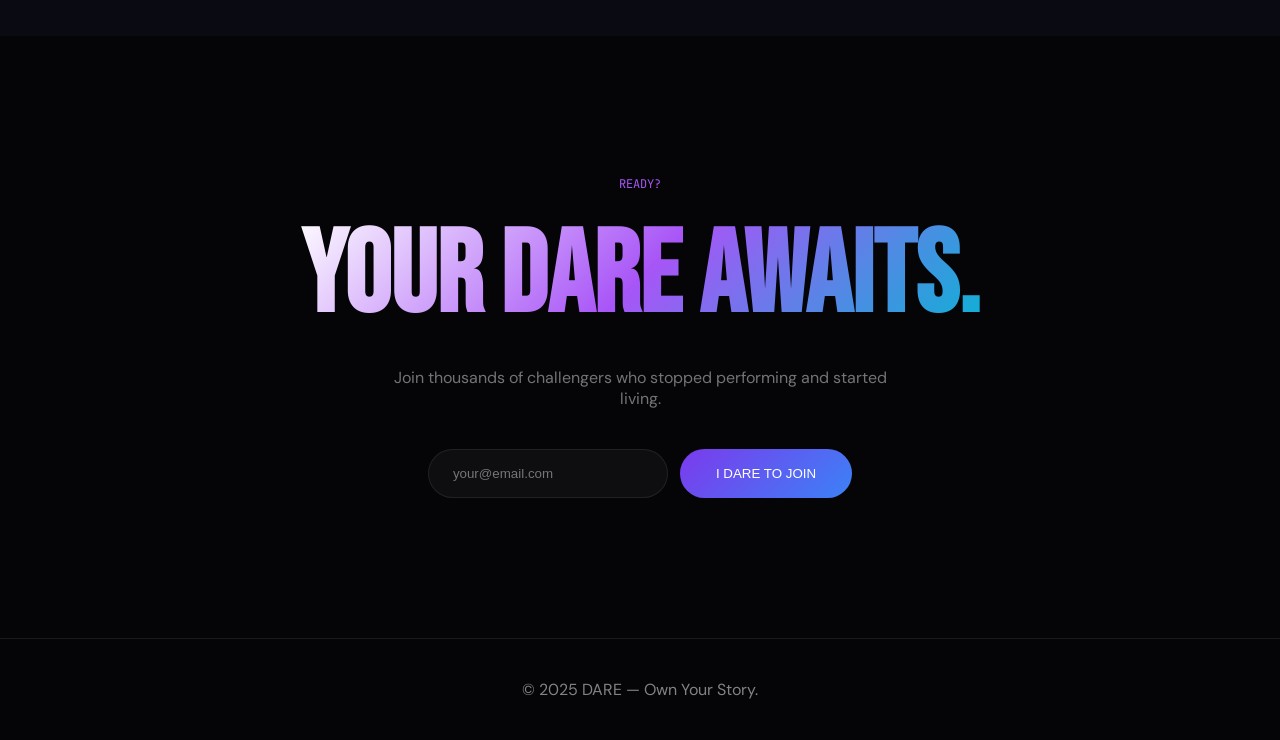
==== commit 634e81b1: "cursor and nav bar fixed" ====
--- a/dare 2/index.html
+++ b/dare 2/index.html
@@ -1,1391 +1,188 @@
 <!DOCTYPE html>
 <html lang="en">
 <head>
-<meta charset="UTF-8" />
-<meta name="viewport" content="width=device-width, initial-scale=1.0" />
-<title>DARE — Own Your Story</title>
-<link rel="preconnect" href="https://fonts.googleapis.com" />
-<link rel="preconnect" href="https://fonts.gstatic.com" crossorigin />
-<link href="https://fonts.googleapis.com/css2?family=Bebas+Neue&family=DM+Sans:ital,opsz,wght@0,9..40,300;0,9..40,400;0,9..40,500;1,9..40,300&family=JetBrains+Mono:wght@400;700&display=swap" rel="stylesheet" />
+  <meta charset="UTF-8" />
+  <meta name="viewport" content="width=device-width, initial-scale=1.0" />
+  <title>DARE — Own Your Story</title>
 
-<style>
-/* ═══════════════════════════════════════════════
-   CSS VARIABLES & RESET
-═══════════════════════════════════════════════ */
-*, *::before, *::after { box-sizing: border-box; margin: 0; padding: 0; }
+  <link rel="preconnect" href="https://fonts.googleapis.com" />
+  <link rel="preconnect" href="https://fonts.gstatic.com" crossorigin />
 
-:root {
-  --bg:        #050508;
-  --bg2:       #0a0a12;
-  --surface:   rgba(255,255,255,0.04);
-  --border:    rgba(255,255,255,0.08);
-  --purple:    #7c3aed;
-  --violet:    #a855f7;
-  --blue:      #3b82f6;
-  --cyan:      #06b6d4;
-  --neon:      #c084fc;
-  --neon2:     #818cf8;
-  --pink:      #f472b6;
-  --white:     #f8fafc;
-  --muted:     rgba(248,250,252,0.45);
-  --dimmed:    rgba(248,250,252,0.22);
-  --r-sm:      12px;
-  --r-md:      20px;
-  --r-lg:      32px;
-  --glow-pu:   0 0 60px rgba(124,58,237,0.35);
-  --glow-cy:   0 0 60px rgba(6,182,212,0.3);
-  --transition: cubic-bezier(0.16,1,0.3,1);
-  --font-display: 'Bebas Neue', sans-serif;
-  --font-body:    'DM Sans', sans-serif;
-  --font-mono:    'JetBrains Mono', monospace;
-}
+  <link
+    href="https://fonts.googleapis.com/css2?family=Bebas+Neue&family=DM+Sans:ital,opsz,wght@0,9..40,300;0,9..40,400;0,9..40,500;1,9..40,300&family=JetBrains+Mono:wght@400;700&display=swap"
+    rel="stylesheet"
+  />
 
-html { scroll-behavior: smooth; }
+  <link rel="stylesheet" href="styles.css" />
+</head>
 
-body {
-  background: var(--bg);
-  color: var(--white);
-  font-family: var(--font-body);
-  font-size: 16px;
-  line-height: 1.6;
-  overflow-x: hidden;
-  cursor: none;
-}
-
-/* ═══════════════════════════════════════════════
-   CUSTOM CURSOR
-═══════════════════════════════════════════════ */
-#cursor {
-  width: 12px; height: 12px;
-  background: var(--neon);
-  border-radius: 50%;
-  position: fixed; top: 0; left: 0;
-  pointer-events: none;
-  z-index: 9999;
-  transition: transform 0.15s ease, width 0.3s ease, height 0.3s ease, background 0.3s ease;
-  mix-blend-mode: screen;
-}
-#cursor-ring {
-  width: 36px; height: 36px;
-  border: 1.5px solid rgba(192,132,252,0.5);
-  border-radius: 50%;
-  position: fixed; top: 0; left: 0;
-  pointer-events: none;
-  z-index: 9998;
-  transition: transform 0.4s var(--transition), opacity 0.3s ease;
-}
-body:has(a:hover) #cursor,
-body:has(button:hover) #cursor { width: 20px; height: 20px; background: var(--pink); }
-
-/* ═══════════════════════════════════════════════
-   NOISE GRAIN OVERLAY
-═══════════════════════════════════════════════ */
-body::before {
-  content: '';
-  position: fixed; inset: 0;
-  background-image: url("data:image/svg+xml,%3Csvg viewBox='0 0 256 256' xmlns='http://www.w3.org/2000/svg'%3E%3Cfilter id='n'%3E%3CfeTurbulence type='fractalNoise' baseFrequency='0.9' numOctaves='4' stitchTiles='stitch'/%3E%3C/filter%3E%3Crect width='100%25' height='100%25' filter='url(%23n)' opacity='1'/%3E%3C/svg%3E");
-  opacity: 0.03;
-  pointer-events: none;
-  z-index: 1000;
-}
-
-/* ═══════════════════════════════════════════════
-   NAV
-═══════════════════════════════════════════════ */
-nav {
-  position: fixed; top: 0; left: 0; right: 0;
-  z-index: 500;
-  padding: 20px 48px;
-  display: flex; align-items: center; justify-content: space-between;
-  backdrop-filter: blur(24px);
-  -webkit-backdrop-filter: blur(24px);
-  background: rgba(5,5,8,0.6);
-  border-bottom: 1px solid var(--border);
-  transition: all 0.4s var(--transition);
-}
-.nav-logo {
-  font-family: var(--font-display);
-  font-size: 2rem;
-  letter-spacing: 0.12em;
-  background: linear-gradient(135deg, var(--violet), var(--cyan));
-  -webkit-background-clip: text;
-  -webkit-text-fill-color: transparent;
-  background-clip: text;
-}
-.nav-links { display: flex; gap: 32px; list-style: none; }
-.nav-links a {
-  color: var(--muted);
-  text-decoration: none;
-  font-size: 0.875rem;
-  letter-spacing: 0.04em;
-  transition: color 0.3s ease;
-  cursor: none;
-}
-.nav-links a:hover { color: var(--white); }
-.nav-cta {
-  padding: 10px 24px;
-  background: linear-gradient(135deg, var(--purple), var(--blue));
-  border: none;
-  border-radius: 100px;
-  color: var(--white);
-  font-family: var(--font-body);
-  font-size: 0.875rem;
-  font-weight: 500;
-  cursor: none;
-  position: relative;
-  overflow: hidden;
-  transition: transform 0.3s var(--transition), box-shadow 0.3s ease;
-}
-.nav-cta:hover { transform: scale(1.05); box-shadow: var(--glow-pu); }
-
-/* ═══════════════════════════════════════════════
-   SECTIONS / UTILITIES
-═══════════════════════════════════════════════ */
-section { position: relative; }
-.container { max-width: 1200px; margin: 0 auto; padding: 0 32px; }
-.section-label {
-  font-family: var(--font-mono);
-  font-size: 0.7rem;
-  letter-spacing: 0.2em;
-  text-transform: uppercase;
-  color: var(--violet);
-  margin-bottom: 16px;
-  display: flex; align-items: center; gap: 10px;
-}
-.section-label::before {
-  content: '';
-  width: 24px; height: 1px;
-  background: var(--violet);
-}
-
-/* ═══════════════════════════════════════════════
-   SCROLL REVEAL
-═══════════════════════════════════════════════ */
-.reveal {
-  opacity: 0;
-  transform: translateY(40px);
-  transition: opacity 0.8s var(--transition), transform 0.8s var(--transition);
-}
-.reveal.visible { opacity: 1; transform: translateY(0); }
-.reveal-delay-1 { transition-delay: 0.1s; }
-.reveal-delay-2 { transition-delay: 0.2s; }
-.reveal-delay-3 { transition-delay: 0.3s; }
-.reveal-delay-4 { transition-delay: 0.4s; }
-.reveal-delay-5 { transition-delay: 0.5s; }
-
-/* ═══════════════════════════════════════════════
-   1. HERO
-═══════════════════════════════════════════════ */
-#hero {
-  min-height: 100vh;
-  display: flex; flex-direction: column;
-  align-items: center; justify-content: center;
-  text-align: center;
-  padding: 120px 32px 80px;
-  position: relative;
-  overflow: hidden;
-}
-
-/* Mesh gradient blobs */
-.blob {
-  position: absolute;
-  border-radius: 50%;
-  filter: blur(100px);
-  opacity: 0.25;
-  animation: blobFloat 8s ease-in-out infinite;
-  pointer-events: none;
-}
-.blob-1 { width: 600px; height: 600px; background: var(--purple); top: -200px; left: -100px; animation-delay: 0s; }
-.blob-2 { width: 500px; height: 500px; background: var(--blue); bottom: -100px; right: -100px; animation-delay: -3s; }
-.blob-3 { width: 350px; height: 350px; background: var(--cyan); top: 30%; left: 55%; animation-delay: -5s; }
-
-@keyframes blobFloat {
-  0%, 100% { transform: translate(0,0) scale(1); }
-  33%       { transform: translate(20px,-30px) scale(1.05); }
-  66%       { transform: translate(-15px,15px) scale(0.97); }
-}
-
-.hero-badge {
-  display: inline-flex; align-items: center; gap: 8px;
-  padding: 6px 16px;
-  border: 1px solid rgba(168,85,247,0.4);
-  border-radius: 100px;
-  background: rgba(168,85,247,0.1);
-  font-family: var(--font-mono);
-  font-size: 0.72rem;
-  letter-spacing: 0.12em;
-  color: var(--violet);
-  margin-bottom: 32px;
-  position: relative;
-}
-.badge-dot {
-  width: 6px; height: 6px;
-  background: var(--neon);
-  border-radius: 50%;
-  animation: pulse 2s ease-in-out infinite;
-}
-@keyframes pulse {
-  0%,100% { box-shadow: 0 0 0 0 rgba(192,132,252,0.6); }
-  50%      { box-shadow: 0 0 0 8px rgba(192,132,252,0); }
-}
-
-.hero-headline {
-  font-family: var(--font-display);
-  font-size: clamp(5rem, 14vw, 13rem);
-  line-height: 0.9;
-  letter-spacing: 0.02em;
-  margin-bottom: 0;
-  position: relative;
-}
-.hero-headline .grad {
-  background: linear-gradient(135deg, #fff 30%, var(--violet) 60%, var(--cyan));
-  -webkit-background-clip: text;
-  -webkit-text-fill-color: transparent;
-  background-clip: text;
-}
-.hero-sub {
-  font-family: var(--font-display);
-  font-size: clamp(2rem, 5vw, 4.5rem);
-  letter-spacing: 0.15em;
-  color: var(--muted);
-  margin-top: 8px;
-  margin-bottom: 40px;
-}
-
-.hero-body {
-  font-size: clamp(1rem, 2vw, 1.2rem);
-  color: var(--muted);
-  max-width: 560px;
-  margin: 0 auto 48px;
-  font-weight: 300;
-  line-height: 1.7;
-}
-
-.hero-cta-group { display: flex; gap: 16px; justify-content: center; flex-wrap: wrap; }
-
-/* BUTTONS */
-.btn {
-  display: inline-flex; align-items: center; gap: 10px;
-  padding: 16px 36px;
-  border-radius: 100px;
-  font-family: var(--font-body);
-  font-size: 1rem;
-  font-weight: 500;
-  text-decoration: none;
-  border: none;
-  cursor: none;
-  position: relative;
-  overflow: hidden;
-  transition: transform 0.3s var(--transition), box-shadow 0.3s ease;
-}
-.btn::after {
-  content: '';
-  position: absolute;
-  inset: 0;
-  background: rgba(255,255,255,0.12);
-  border-radius: inherit;
-  opacity: 0;
-  transition: opacity 0.3s ease;
-}
-.btn:hover::after { opacity: 1; }
-.btn:hover { transform: translateY(-3px); }
-.btn:active { transform: translateY(0) scale(0.97); }
-
-.btn-primary {
-  background: linear-gradient(135deg, var(--purple), var(--blue));
-  color: #fff;
-  box-shadow: 0 8px 32px rgba(124,58,237,0.4);
-}
-.btn-primary:hover { box-shadow: 0 16px 48px rgba(124,58,237,0.6); }
-
-.btn-ghost {
-  background: var(--surface);
-  color: var(--white);
-  border: 1px solid var(--border);
-  backdrop-filter: blur(12px);
-}
-.btn-ghost:hover { border-color: rgba(168,85,247,0.5); box-shadow: var(--glow-pu); }
-
-/* RIPPLE */
-.ripple-container { position: absolute; inset: 0; pointer-events: none; overflow: hidden; border-radius: inherit; }
-.ripple {
-  position: absolute;
-  border-radius: 50%;
-  background: rgba(255,255,255,0.25);
-  transform: scale(0);
-  animation: rippleAnim 0.6s linear;
-  pointer-events: none;
-}
-@keyframes rippleAnim {
-  to { transform: scale(4); opacity: 0; }
-}
-
-.hero-scroll-hint {
-  position: absolute; bottom: 40px; left: 50%; transform: translateX(-50%);
-  display: flex; flex-direction: column; align-items: center; gap: 8px;
-  color: var(--dimmed);
-  font-family: var(--font-mono);
-  font-size: 0.65rem;
-  letter-spacing: 0.2em;
-  animation: scrollBounce 2.5s ease-in-out infinite;
-}
-.scroll-line {
-  width: 1px; height: 48px;
-  background: linear-gradient(to bottom, var(--violet), transparent);
-}
-@keyframes scrollBounce {
-  0%,100% { transform: translateX(-50%) translateY(0); opacity: 0.4; }
-  50%      { transform: translateX(-50%) translateY(8px); opacity: 1; }
-}
-
-/* TYPING CURSOR */
-.typing-cursor {
-  display: inline-block;
-  width: 4px; height: 1em;
-  background: var(--violet);
-  margin-left: 4px;
-  vertical-align: middle;
-  animation: blink 1s step-end infinite;
-}
-@keyframes blink { 0%,100% { opacity: 1; } 50% { opacity: 0; } }
-
-/* HERO STATS */
-.hero-stats {
-  display: flex; gap: 48px; justify-content: center;
-  margin-top: 72px; flex-wrap: wrap;
-}
-.stat-item { text-align: center; }
-.stat-num {
-  font-family: var(--font-display);
-  font-size: 2.8rem;
-  letter-spacing: 0.04em;
-  background: linear-gradient(135deg, var(--white), var(--violet));
-  -webkit-background-clip: text;
-  -webkit-text-fill-color: transparent;
-  background-clip: text;
-}
-.stat-label {
-  font-size: 0.78rem;
-  color: var(--dimmed);
-  letter-spacing: 0.1em;
-  font-family: var(--font-mono);
-}
-
-/* ═══════════════════════════════════════════════
-   2. PROBLEM
-═══════════════════════════════════════════════ */
-#problem {
-  padding: 140px 0;
-  background: var(--bg2);
-}
-.problem-grid {
-  display: grid;
-  grid-template-columns: repeat(auto-fit, minmax(280px, 1fr));
-  gap: 24px;
-  margin-top: 64px;
-}
-.glass-card {
-  background: var(--surface);
-  border: 1px solid var(--border);
-  border-radius: var(--r-lg);
-  padding: 40px 36px;
-  backdrop-filter: blur(20px);
-  -webkit-backdrop-filter: blur(20px);
-  position: relative;
-  overflow: hidden;
-  transition: transform 0.4s var(--transition), border-color 0.4s ease, box-shadow 0.4s ease;
-  cursor: none;
-}
-.glass-card::before {
-  content: '';
-  position: absolute;
-  inset: 0;
-  background: radial-gradient(circle at var(--mx,50%) var(--my,50%), rgba(168,85,247,0.1) 0%, transparent 60%);
-  opacity: 0;
-  transition: opacity 0.4s ease;
-}
-.glass-card:hover { transform: translateY(-6px) scale(1.01); border-color: rgba(168,85,247,0.35); box-shadow: var(--glow-pu); }
-.glass-card:hover::before { opacity: 1; }
-
-.card-icon {
-  width: 52px; height: 52px;
-  border-radius: 16px;
-  display: flex; align-items: center; justify-content: center;
-  font-size: 1.5rem;
-  margin-bottom: 24px;
-  position: relative;
-}
-.card-icon-1 { background: linear-gradient(135deg, rgba(124,58,237,0.3), rgba(59,130,246,0.3)); }
-.card-icon-2 { background: linear-gradient(135deg, rgba(244,114,182,0.3), rgba(124,58,237,0.3)); }
-.card-icon-3 { background: linear-gradient(135deg, rgba(6,182,212,0.3), rgba(59,130,246,0.3)); }
-.card-icon-4 { background: linear-gradient(135deg, rgba(168,85,247,0.3), rgba(6,182,212,0.3)); }
-
-.card-title {
-  font-family: var(--font-display);
-  font-size: 1.6rem;
-  letter-spacing: 0.04em;
-  margin-bottom: 12px;
-  color: var(--white);
-}
-.card-body { color: var(--muted); font-size: 0.95rem; line-height: 1.7; font-weight: 300; }
-
-.problem-headline {
-  font-family: var(--font-display);
-  font-size: clamp(2.5rem, 6vw, 5rem);
-  line-height: 1;
-  letter-spacing: 0.03em;
-  max-width: 700px;
-}
-.problem-headline em {
-  font-style: normal;
-  background: linear-gradient(90deg, var(--pink), var(--violet));
-  -webkit-background-clip: text;
-  -webkit-text-fill-color: transparent;
-  background-clip: text;
-}
-
-/* ═══════════════════════════════════════════════
-   3. SOLUTION
-═══════════════════════════════════════════════ */
-#solution {
-  padding: 140px 0;
-  overflow: hidden;
-}
-.solution-flow {
-  display: flex;
-  flex-direction: column;
-  gap: 0;
-  margin-top: 80px;
-  position: relative;
-}
-.solution-flow::before {
-  content: '';
-  position: absolute;
-  left: 30px;
-  top: 0; bottom: 0;
-  width: 1px;
-  background: linear-gradient(to bottom, transparent, var(--purple), var(--cyan), transparent);
-}
-.flow-step {
-  display: flex; gap: 40px; align-items: flex-start;
-  padding: 40px 0;
-  position: relative;
-  opacity: 0;
-  transform: translateX(-30px);
-  transition: opacity 0.7s var(--transition), transform 0.7s var(--transition);
-}
-.flow-step.visible { opacity: 1; transform: translateX(0); }
-
-.step-num {
-  flex-shrink: 0;
-  width: 60px; height: 60px;
-  border-radius: 50%;
-  display: flex; align-items: center; justify-content: center;
-  font-family: var(--font-display);
-  font-size: 1.4rem;
-  letter-spacing: 0.04em;
-  position: relative;
-  z-index: 2;
-}
-.step-num-1 { background: linear-gradient(135deg, var(--purple), var(--blue)); box-shadow: 0 0 30px rgba(124,58,237,0.5); }
-.step-num-2 { background: linear-gradient(135deg, var(--blue), var(--cyan)); box-shadow: 0 0 30px rgba(6,182,212,0.5); }
-.step-num-3 { background: linear-gradient(135deg, var(--cyan), var(--violet)); box-shadow: 0 0 30px rgba(168,85,247,0.5); }
-.step-num-4 { background: linear-gradient(135deg, var(--violet), var(--pink)); box-shadow: 0 0 30px rgba(244,114,182,0.5); }
-
-.step-content { padding-top: 10px; }
-.step-title {
-  font-family: var(--font-display);
-  font-size: 2.2rem;
-  letter-spacing: 0.04em;
-  margin-bottom: 12px;
-}
-.step-desc { color: var(--muted); font-size: 1rem; font-weight: 300; max-width: 600px; line-height: 1.8; }
-
-/* ═══════════════════════════════════════════════
-   4. FEATURES
-═══════════════════════════════════════════════ */
-#features {
-  padding: 140px 0;
-  background: var(--bg2);
-}
-.features-grid {
-  display: grid;
-  grid-template-columns: repeat(auto-fit, minmax(320px, 1fr));
-  gap: 2px;
-  margin-top: 64px;
-  border: 1px solid var(--border);
-  border-radius: var(--r-lg);
-  overflow: hidden;
-}
-.feature-item {
-  padding: 48px 40px;
-  border-right: 1px solid var(--border);
-  border-bottom: 1px solid var(--border);
-  position: relative;
-  overflow: hidden;
-  transition: background 0.4s ease;
-  cursor: none;
-}
-.feature-item:hover { background: rgba(168,85,247,0.05); }
-.feature-item::after {
-  content: '';
-  position: absolute;
-  bottom: 0; left: 0; right: 0;
-  height: 2px;
-  background: linear-gradient(90deg, var(--purple), var(--cyan));
-  transform: scaleX(0);
-  transform-origin: left;
-  transition: transform 0.4s var(--transition);
-}
-.feature-item:hover::after { transform: scaleX(1); }
-
-.feature-icon-wrap {
-  font-size: 2.5rem;
-  margin-bottom: 20px;
-  display: inline-block;
-  transition: transform 0.4s var(--transition);
-}
-.feature-item:hover .feature-icon-wrap { transform: scale(1.15) rotate(-5deg); }
-
-.feature-name {
-  font-family: var(--font-display);
-  font-size: 1.5rem;
-  letter-spacing: 0.04em;
-  margin-bottom: 10px;
-}
-.feature-desc { color: var(--muted); font-size: 0.9rem; line-height: 1.7; font-weight: 300; }
-
-/* ═══════════════════════════════════════════════
-   5. HOW IT WORKS — TIMELINE
-═══════════════════════════════════════════════ */
-#how {
-  padding: 140px 0;
-}
-.timeline {
-  display: grid;
-  grid-template-columns: repeat(auto-fit, minmax(220px, 1fr));
-  gap: 0;
-  margin-top: 80px;
-  position: relative;
-}
-.timeline::before {
-  content: '';
-  position: absolute;
-  top: 36px;
-  left: 10%; right: 10%;
-  height: 1px;
-  background: linear-gradient(90deg, transparent, var(--purple), var(--cyan), transparent);
-}
-.timeline-step {
-  text-align: center;
-  padding: 0 24px;
-  position: relative;
-}
-.timeline-dot {
-  width: 72px; height: 72px;
-  border-radius: 50%;
-  margin: 0 auto 28px;
-  display: flex; align-items: center; justify-content: center;
-  font-size: 1.6rem;
-  position: relative;
-  border: 2px solid var(--border);
-  background: var(--bg2);
-  transition: transform 0.4s var(--transition), border-color 0.4s ease, box-shadow 0.4s ease;
-}
-.timeline-step:hover .timeline-dot {
-  transform: scale(1.15);
-  border-color: var(--violet);
-  box-shadow: 0 0 40px rgba(168,85,247,0.5);
-}
-.timeline-step-title {
-  font-family: var(--font-display);
-  font-size: 1.2rem;
-  letter-spacing: 0.05em;
-  margin-bottom: 8px;
-}
-.timeline-step-desc { color: var(--muted); font-size: 0.82rem; line-height: 1.6; font-weight: 300; }
-
-/* ═══════════════════════════════════════════════
-   6. IDENTITY / AI INSIGHTS
-═══════════════════════════════════════════════ */
-#identity {
-  padding: 140px 0;
-  background: var(--bg2);
-}
-.identity-layout {
-  display: grid;
-  grid-template-columns: 1fr 1fr;
-  gap: 80px;
-  align-items: center;
-  margin-top: 64px;
-}
-.identity-text {}
-.identity-text h2 {
-  font-family: var(--font-display);
-  font-size: clamp(2.5rem, 5vw, 4.5rem);
-  line-height: 1;
-  letter-spacing: 0.03em;
-  margin-bottom: 24px;
-}
-.identity-text h2 span {
-  background: linear-gradient(135deg, var(--cyan), var(--violet));
-  -webkit-background-clip: text;
-  -webkit-text-fill-color: transparent;
-  background-clip: text;
-}
-.identity-text p { color: var(--muted); font-size: 1.05rem; font-weight: 300; line-height: 1.8; margin-bottom: 32px; }
-
-/* AI Visualization */
-.ai-viz {
-  background: var(--surface);
-  border: 1px solid var(--border);
-  border-radius: var(--r-lg);
-  padding: 32px;
-  backdrop-filter: blur(20px);
-  position: relative;
-  overflow: hidden;
-}
-.ai-viz::before {
-  content: '';
-  position: absolute;
-  top: -50%; right: -50%;
-  width: 200%; height: 200%;
-  background: radial-gradient(circle, rgba(168,85,247,0.08) 0%, transparent 60%);
-  animation: rotateGlow 8s linear infinite;
-}
-@keyframes rotateGlow {
-  from { transform: rotate(0deg); }
-  to   { transform: rotate(360deg); }
-}
-
-.ai-header {
-  display: flex; align-items: center; gap: 10px;
-  margin-bottom: 28px;
-  font-family: var(--font-mono);
-  font-size: 0.75rem;
-  color: var(--violet);
-  letter-spacing: 0.12em;
-}
-.ai-dot { width: 8px; height: 8px; background: var(--neon); border-radius: 50%; animation: pulse 2s ease-in-out infinite; }
-
-.trait-bars { display: flex; flex-direction: column; gap: 16px; }
-.trait-row { display: flex; flex-direction: column; gap: 6px; }
-.trait-meta { display: flex; justify-content: space-between; font-size: 0.8rem; }
-.trait-name { color: var(--muted); font-weight: 300; }
-.trait-val { color: var(--violet); font-family: var(--font-mono); font-size: 0.72rem; }
-.trait-track {
-  height: 6px;
-  background: rgba(255,255,255,0.06);
-  border-radius: 100px;
-  overflow: hidden;
-}
-.trait-fill {
-  height: 100%;
-  border-radius: 100px;
-  width: 0;
-  transition: width 1.5s var(--transition);
-}
-
-.insight-tags {
-  display: flex; flex-wrap: wrap; gap: 8px;
-  margin-top: 24px;
-}
-.insight-tag {
-  padding: 6px 14px;
-  border-radius: 100px;
-  font-size: 0.75rem;
-  font-family: var(--font-mono);
-  letter-spacing: 0.06em;
-  border: 1px solid;
-  animation: tagFloat 4s ease-in-out infinite;
-}
-.tag-1 { border-color: rgba(168,85,247,0.5); color: var(--violet); background: rgba(168,85,247,0.08); animation-delay: 0s; }
-.tag-2 { border-color: rgba(6,182,212,0.5); color: var(--cyan); background: rgba(6,182,212,0.08); animation-delay: -0.8s; }
-.tag-3 { border-color: rgba(244,114,182,0.5); color: var(--pink); background: rgba(244,114,182,0.08); animation-delay: -1.6s; }
-.tag-4 { border-color: rgba(59,130,246,0.5); color: var(--blue); background: rgba(59,130,246,0.08); animation-delay: -2.4s; }
-.tag-5 { border-color: rgba(192,132,252,0.5); color: var(--neon); background: rgba(192,132,252,0.08); animation-delay: -3.2s; }
-
-@keyframes tagFloat {
-  0%,100% { transform: translateY(0); }
-  50%      { transform: translateY(-3px); }
-}
-
-/* ═══════════════════════════════════════════════
-   7. VIRAL LOOP
-═══════════════════════════════════════════════ */
-#viral {
-  padding: 140px 0;
-  text-align: center;
-}
-.viral-headline {
-  font-family: var(--font-display);
-  font-size: clamp(3rem, 8vw, 7rem);
-  line-height: 0.95;
-  letter-spacing: 0.03em;
-  margin-bottom: 24px;
-}
-.viral-headline .outline {
-  -webkit-text-stroke: 1.5px var(--violet);
-  -webkit-text-fill-color: transparent;
-}
-
-.viral-grid {
-  display: grid;
-  grid-template-columns: repeat(3, 1fr);
-  gap: 24px;
-  margin: 64px 0;
-  max-width: 900px;
-  margin-left: auto;
-  margin-right: auto;
-}
-.viral-card {
-  background: var(--surface);
-  border: 1px solid var(--border);
-  border-radius: var(--r-md);
-  padding: 32px 24px;
-  text-align: center;
-  position: relative;
-  overflow: hidden;
-  transition: transform 0.4s var(--transition), border-color 0.4s ease;
-  cursor: none;
-}
-.viral-card:hover { transform: scale(1.04); border-color: rgba(168,85,247,0.4); }
-.viral-card-num {
-  font-family: var(--font-display);
-  font-size: 3rem;
-  letter-spacing: 0.04em;
-  background: linear-gradient(135deg, var(--violet), var(--cyan));
-  -webkit-background-clip: text;
-  -webkit-text-fill-color: transparent;
-  background-clip: text;
-}
-.viral-card-label { color: var(--muted); font-size: 0.85rem; margin-top: 4px; font-weight: 300; }
-
-.challenge-btn {
-  display: inline-flex; align-items: center; gap: 12px;
-  padding: 20px 48px;
-  border-radius: 100px;
-  background: linear-gradient(135deg, var(--pink), var(--violet), var(--blue));
-  background-size: 200% 200%;
-  animation: gradShift 4s ease infinite;
-  border: none;
-  color: #fff;
-  font-family: var(--font-display);
-  font-size: 1.8rem;
-  letter-spacing: 0.06em;
-  cursor: none;
-  position: relative;
-  overflow: hidden;
-  transition: transform 0.3s var(--transition), box-shadow 0.3s ease;
-}
-.challenge-btn:hover { transform: scale(1.04) translateY(-4px); box-shadow: 0 20px 60px rgba(168,85,247,0.5); }
-
-@keyframes gradShift {
-  0%   { background-position: 0% 50%; }
-  50%  { background-position: 100% 50%; }
-  100% { background-position: 0% 50%; }
-}
-
-/* ═══════════════════════════════════════════════
-   8. CTA
-═══════════════════════════════════════════════ */
-#cta {
-  padding: 160px 0;
-  text-align: center;
-  position: relative;
-  overflow: hidden;
-}
-#cta .blob { opacity: 0.15; }
-
-.cta-headline {
-  font-family: var(--font-display);
-  font-size: clamp(3.5rem, 10vw, 9rem);
-  line-height: 0.9;
-  letter-spacing: 0.02em;
-  margin-bottom: 32px;
-}
-.cta-headline .grad {
-  background: linear-gradient(135deg, var(--white) 0%, var(--violet) 50%, var(--cyan) 100%);
-  -webkit-background-clip: text;
-  -webkit-text-fill-color: transparent;
-  background-clip: text;
-}
-.cta-sub { color: var(--muted); font-size: 1.15rem; max-width: 500px; margin: 0 auto 48px; font-weight: 300; }
-
-.email-form {
-  display: flex; gap: 12px; justify-content: center;
-  flex-wrap: wrap;
-  max-width: 560px;
-  margin: 0 auto;
-}
-.email-input {
-  flex: 1; min-width: 240px;
-  padding: 16px 24px;
-  background: var(--surface);
-  border: 1px solid var(--border);
-  border-radius: 100px;
-  color: var(--white);
-  font-family: var(--font-body);
-  font-size: 1rem;
-  outline: none;
-  transition: border-color 0.3s ease, box-shadow 0.3s ease;
-  backdrop-filter: blur(12px);
-}
-.email-input::placeholder { color: var(--dimmed); }
-.email-input:focus { border-color: rgba(168,85,247,0.6); box-shadow: 0 0 24px rgba(168,85,247,0.2); }
-
-/* ═══════════════════════════════════════════════
-   FOOTER
-═══════════════════════════════════════════════ */
-footer {
-  padding: 40px 0;
-  border-top: 1px solid var(--border);
-  text-align: center;
-  color: var(--dimmed);
-  font-size: 0.8rem;
-  font-family: var(--font-mono);
-  letter-spacing: 0.08em;
-}
-footer span {
-  background: linear-gradient(90deg, var(--violet), var(--cyan));
-  -webkit-background-clip: text;
-  -webkit-text-fill-color: transparent;
-  background-clip: text;
-}
-
-/* ═══════════════════════════════════════════════
-   SCROLLBAR
-═══════════════════════════════════════════════ */
-::-webkit-scrollbar { width: 4px; }
-::-webkit-scrollbar-track { background: var(--bg); }
-::-webkit-scrollbar-thumb { background: var(--purple); border-radius: 2px; }
-
-/* ═══════════════════════════════════════════════
-   RESPONSIVE
-═══════════════════════════════════════════════ */
-@media (max-width: 768px) {
-  nav { padding: 16px 20px; }
-  .nav-links { display: none; }
-  .container { padding: 0 20px; }
-  .identity-layout { grid-template-columns: 1fr; gap: 48px; }
-  .viral-grid { grid-template-columns: 1fr; max-width: 400px; }
-  .timeline::before { display: none; }
-  .solution-flow::before { display: none; }
-  .flow-step { gap: 20px; }
-  body { cursor: auto; }
-  #cursor, #cursor-ring { display: none; }
-}
-@media (max-width: 480px) {
-  .hero-stats { gap: 28px; }
-  .features-grid { grid-template-columns: 1fr; }
-}
-</style>
-</head>
 <body>
 
-<!-- CURSOR -->
-<div id="cursor"></div>
-<div id="cursor-ring"></div>
+  <!-- CURSOR -->
+  <div id="cursor"></div>
+  <div id="cursor-ring"></div>
 
-<!-- NAV -->
-<nav>
-  <div class="nav-logo">DARE</div>
-  <ul class="nav-links">
-    <li><a href="#problem">Problem</a></li>
-    <li><a href="#features">Features</a></li>
-    <li><a href="#how">How It Works</a></li>
-    <li><a href="#viral">Challenge</a></li>
-  </ul>
-  <button class="nav-cta" onclick="ripple(event,this)">
-    <div class="ripple-container"></div>
-    Get Early Access
-  </button>
-</nav>
+  <!-- NAV -->
+  <nav>
+    <div class="nav-logo">DARE</div>
 
-<!-- ══════════ 1. HERO ══════════ -->
-<section id="hero">
-  <div class="blob blob-1"></div>
-  <div class="blob blob-2"></div>
-  <div class="blob blob-3"></div>
+    <ul class="nav-links">
+      <li><a href="#problem">Problem</a></li>
+      <li><a href="#features">Features</a></li>
+      <li><a href="#how">How It Works</a></li>
+      <li><a href="#viral">Challenge</a></li>
+    </ul>
 
-  <div class="hero-badge">
-    <div class="badge-dot"></div>
-    Now in Private Beta
-  </div>
+    <button class="nav-cta" onclick="ripple(event,this)">
+      <div class="ripple-container"></div>
+      Get Early Access
+    </button>
+  </nav>
 
-  <h1 class="hero-headline">
-    <span class="grad" id="typing-text"></span><span class="typing-cursor" id="typing-cursor"></span>
-  </h1>
-  <p class="hero-sub">YOUR STORY. AMPLIFIED.</p>
+  <!-- HERO -->
+  <section id="hero">
+    <div class="blob blob-1"></div>
+    <div class="blob blob-2"></div>
+    <div class="blob blob-3"></div>
 
-  <p class="hero-body">
-    DARE is the identity platform built for a generation that refuses to be defined by a follower count. Discover who you really are — and challenge the world to keep up.
-  </p>
+    <div class="hero-badge">
+      <div class="badge-dot"></div>
+      Now in Private Beta
+    </div>
 
-  <div class="hero-cta-group">
-    <button class="btn btn-primary" onclick="ripple(event,this)">
-      <div class="ripple-container"></div>
-      Start Your Dare ↗
-    </button>
-    <button class="btn btn-ghost" onclick="ripple(event,this)">
-      <div class="ripple-container"></div>
-      Watch the Demo ▶
-    </button>
-  </div>
+    <h1 class="hero-headline">
+      <span class="grad" id="typing-text"></span>
+      <span class="typing-cursor" id="typing-cursor"></span>
+    </h1>
 
-  <div class="hero-stats">
-    <div class="stat-item">
-      <div class="stat-num" data-count="2.4" data-suffix="M+">0</div>
-      <div class="stat-label">Dares Completed</div>
+    <p class="hero-sub">YOUR STORY. AMPLIFIED.</p>
+
+    <p class="hero-body">
+      DARE is the identity platform built for a generation that refuses
+      to be defined by a follower count. Discover who you really are —
+      and challenge the world to keep up.
+    </p>
+
+    <div class="hero-cta-group">
+      <button class="btn btn-primary" onclick="ripple(event,this)">
+        <div class="ripple-container"></div>
+        Start Your Dare ↗
+      </button>
+
+      <button class="btn btn-ghost" onclick="ripple(event,this)">
+        <div class="ripple-container"></div>
+        Watch the Demo ▶
+      </button>
     </div>
-    <div class="stat-item">
-      <div class="stat-num" data-count="840" data-suffix="K+">0</div>
-      <div class="stat-label">Active Challengers</div>
-    </div>
-    <div class="stat-item">
-      <div class="stat-num" data-count="98" data-suffix="%">0</div>
-      <div class="stat-label">Would Do It Again</div>
-    </div>
-  </div>
 
-  <div class="hero-scroll-hint">
-    <div class="scroll-line"></div>
-    SCROLL
-  </div>
-</section>
-
-<!-- ══════════ 2. PROBLEM ══════════ -->
-<section id="problem">
-  <div class="container">
-    <div class="section-label reveal">The Problem</div>
-    <h2 class="problem-headline reveal reveal-delay-1">
-      You're more than<br/>your <em>algorithm.</em>
-    </h2>
-
-    <div class="problem-grid">
-      <div class="glass-card reveal reveal-delay-1" onmousemove="cardGlow(event,this)">
-        <div class="card-icon card-icon-1">🎭</div>
-        <div class="card-title">Fake Personas</div>
-        <p class="card-body">Platforms reward performance, not authenticity. You've been optimizing for likes, not living.</p>
-      </div>
-      <div class="glass-card reveal reveal-delay-2" onmousemove="cardGlow(event,this)">
-        <div class="card-icon card-icon-2">🔁</div>
-        <div class="card-title">Echo Chambers</div>
-        <p class="card-body">Your feed only shows you what you already believe. Real growth happens at the edge of your comfort zone.</p>
-      </div>
-      <div class="glass-card reveal reveal-delay-3" onmousemove="cardGlow(event,this)">
-        <div class="card-icon card-icon-3">📉</div>
-        <div class="card-title">Metric Obsession</div>
-        <p class="card-body">Follower counts, watch time, engagement rate — none of it tells you who you actually are.</p>
-      </div>
-      <div class="glass-card reveal reveal-delay-4" onmousemove="cardGlow(event,this)">
-        <div class="card-icon card-icon-4">🤖</div>
-        <div class="card-title">AI Without Soul</div>
-        <p class="card-body">Every "personalization" engine strips away individuality. You become data. DARE gives you back your narrative.</p>
-      </div>
-    </div>
-  </div>
-</section>
-
-<!-- ══════════ 3. SOLUTION ══════════ -->
-<section id="solution">
-  <div class="container">
-    <div class="section-label reveal">Our Solution</div>
-    <h2 class="problem-headline reveal reveal-delay-1" style="max-width:800px;">How DARE rewrites<br/>the playbook</h2>
-
-    <div class="solution-flow">
-      <div class="flow-step">
-        <div class="step-num step-num-1">01</div>
-        <div class="step-content">
-          <div class="step-title">REVEAL</div>
-          <p class="step-desc">Our AI engine analyzes your real behaviors — not curated posts — to build your authentic identity map. No filters. No performance. Just truth.</p>
-        </div>
-      </div>
-      <div class="flow-step">
-        <div class="step-num step-num-2">02</div>
-        <div class="step-content">
-          <div class="step-title">DARE</div>
-          <p class="step-desc">Get hyper-personalized challenges designed to push exactly the right boundaries. Each dare is engineered to expand your real world, not your digital one.</p>
-        </div>
-      </div>
-      <div class="flow-step">
-        <div class="step-num step-num-3">03</div>
-        <div class="step-content">
-          <div class="step-title">GROW</div>
-          <p class="step-desc">Track genuine evolution over time. Watch your identity map shift and complexify. Understand yourself through action, not self-reporting.</p>
-        </div>
-      </div>
-      <div class="flow-step">
-        <div class="step-num step-num-4">04</div>
-        <div class="step-content">
-          <div class="step-title">CHALLENGE</div>
-          <p class="step-desc">Dare your friends, rivals, or strangers. Create chains of challenge that go viral — not because they're absurd, but because they're profoundly human.</p>
-        </div>
-      </div>
-    </div>
-  </div>
-</section>
-
-<!-- ══════════ 4. FEATURES ══════════ -->
-<section id="features">
-  <div class="container">
-    <div class="section-label reveal">Features</div>
-    <h2 class="problem-headline reveal reveal-delay-1" style="max-width:600px;">Everything you need.<br/>Nothing you don't.</h2>
-
-    <div class="features-grid reveal reveal-delay-2">
-      <div class="feature-item">
-        <div class="feature-icon-wrap">🧠</div>
-        <div class="feature-name">Identity Engine</div>
-        <p class="feature-desc">Proprietary AI maps 47 personality dimensions from real behavioral data, not self-assessments.</p>
-      </div>
-      <div class="feature-item">
-        <div class="feature-icon-wrap">⚡</div>
-        <div class="feature-name">Live Challenges</div>
-        <p class="feature-desc">Real-time dare matching across your social graph and beyond. Every 24 hours, a new frontier.</p>
-      </div>
-      <div class="feature-item">
-        <div class="feature-icon-wrap">🌐</div>
-        <div class="feature-name">Viral Chains</div>
-        <p class="feature-desc">Dare chains propagate across networks with cryptographic attribution — your legacy, tracked forever.</p>
-      </div>
-      <div class="feature-item">
-        <div class="feature-icon-wrap">🎯</div>
-        <div class="feature-name">Precision Matching</div>
-        <p class="feature-desc">Connect with people who complement, challenge, and expand your identity — not just validate it.</p>
-      </div>
-      <div class="feature-item">
-        <div class="feature-icon-wrap">🔒</div>
-        <div class="feature-name">Privacy First</div>
-        <p class="feature-desc">Your data is yours. End-to-end encrypted identity vault. Zero ads. Zero data selling. Ever.</p>
-      </div>
-      <div class="feature-item">
-        <div class="feature-icon-wrap">📈</div>
-        <div class="feature-name">Growth Tracking</div>
-        <p class="feature-desc">Longitudinal identity analytics that show how you've evolved — week by week, dare by dare.</p>
-      </div>
-    </div>
-  </div>
-</section>
-
-<!-- ══════════ 5. HOW IT WORKS ══════════ -->
-<section id="how">
-  <div class="container">
-    <div class="section-label reveal">How It Works</div>
-    <h2 class="problem-headline reveal reveal-delay-1" style="max-width:640px;">Five steps.<br/>Infinite transformation.</h2>
-
-    <div class="timeline">
-      <div class="timeline-step reveal reveal-delay-1">
-        <div class="timeline-dot">🎨</div>
-        <div class="timeline-step-title">CREATE</div>
-        <p class="timeline-step-desc">Sign up and build your baseline identity canvas in under 3 minutes.</p>
-      </div>
-      <div class="timeline-step reveal reveal-delay-2">
-        <div class="timeline-dot">🔍</div>
-        <div class="timeline-step-title">ANALYZE</div>
-        <p class="timeline-step-desc">AI scans your behavioral signals to generate your authentic identity map.</p>
-      </div>
-      <div class="timeline-step reveal reveal-delay-3">
-        <div class="timeline-dot">🎲</div>
-        <div class="timeline-step-title">DARE</div>
-        <p class="timeline-step-desc">Receive your first personalized dare. Accept, modify, or escalate.</p>
-      </div>
-      <div class="timeline-step reveal reveal-delay-4">
-        <div class="timeline-dot">📲</div>
-        <div class="timeline-step-title">SHARE</div>
-        <p class="timeline-step-desc">Challenge your circle. Watch the chain reaction ignite.</p>
-      </div>
-      <div class="timeline-step reveal reveal-delay-5">
-        <div class="timeline-dot">🚀</div>
-        <div class="timeline-step-title">EVOLVE</div>
-        <p class="timeline-step-desc">Your identity map updates in real-time. Become who you're meant to be.</p>
-      </div>
-    </div>
-  </div>
-</section>
-
-<!-- ══════════ 6. IDENTITY / AI ══════════ -->
-<section id="identity">
-  <div class="container">
-    <div class="identity-layout">
-      <div class="identity-text reveal">
-        <div class="section-label">Identity System</div>
-        <h2>Your AI<br/><span>Identity Map</span></h2>
-        <p>DARE's engine doesn't just categorize you — it understands you. 47 dynamic dimensions. Real-time updates. A living portrait that grows more accurate with every dare you complete.</p>
-        <button class="btn btn-primary" onclick="ripple(event,this)">
-          <div class="ripple-container"></div>
-          Unlock Your Map →
-        </button>
+    <div class="hero-stats">
+      <div class="stat-item">
+        <div class="stat-num" data-count="2.4" data-suffix="M+">0</div>
+        <div class="stat-label">Dares Completed</div>
       </div>
 
-      <div class="ai-viz reveal reveal-delay-2" id="ai-viz">
-        <div class="ai-header">
-          <div class="ai-dot"></div>
-          DARE.AI — IDENTITY ANALYSIS RUNNING
-        </div>
-        <div class="trait-bars">
-          <div class="trait-row">
-            <div class="trait-meta">
-              <span class="trait-name">Creative Courage</span>
-              <span class="trait-val">94%</span>
-            </div>
-            <div class="trait-track"><div class="trait-fill" data-width="94" style="background: linear-gradient(90deg, #7c3aed, #a855f7);"></div></div>
-          </div>
-          <div class="trait-row">
-            <div class="trait-meta">
-              <span class="trait-name">Social Adaptability</span>
-              <span class="trait-val">78%</span>
-            </div>
-            <div class="trait-track"><div class="trait-fill" data-width="78" style="background: linear-gradient(90deg, #3b82f6, #06b6d4);"></div></div>
-          </div>
-          <div class="trait-row">
-            <div class="trait-meta">
-              <span class="trait-name">Risk Appetite</span>
-              <span class="trait-val">87%</span>
-            </div>
-            <div class="trait-track"><div class="trait-fill" data-width="87" style="background: linear-gradient(90deg, #f472b6, #7c3aed);"></div></div>
-          </div>
-          <div class="trait-row">
-            <div class="trait-meta">
-              <span class="trait-name">Empathy Depth</span>
-              <span class="trait-val">91%</span>
-            </div>
-            <div class="trait-track"><div class="trait-fill" data-width="91" style="background: linear-gradient(90deg, #06b6d4, #818cf8);"></div></div>
-          </div>
-          <div class="trait-row">
-            <div class="trait-meta">
-              <span class="trait-name">Intellectual Curiosity</span>
-              <span class="trait-val">96%</span>
-            </div>
-            <div class="trait-track"><div class="trait-fill" data-width="96" style="background: linear-gradient(90deg, #c084fc, #3b82f6);"></div></div>
-          </div>
-        </div>
-        <div class="insight-tags">
-          <span class="insight-tag tag-1">Visionary</span>
-          <span class="insight-tag tag-2">Connector</span>
-          <span class="insight-tag tag-3">Disruptor</span>
-          <span class="insight-tag tag-4">Builder</span>
-          <span class="insight-tag tag-5">Empath</span>
-        </div>
+      <div class="stat-item">
+        <div class="stat-num" data-count="840" data-suffix="K+">0</div>
+        <div class="stat-label">Active Challengers</div>
       </div>
-    </div>
-  </div>
-</section>
 
-<!-- ══════════ 7. VIRAL LOOP ══════════ -->
-<section id="viral">
-  <div class="container">
-    <div class="section-label reveal" style="justify-content:center;">Viral Loop</div>
-    <h2 class="viral-headline reveal reveal-delay-1">
-      <span class="outline">Challenge</span><br/>
-      Everything.
-    </h2>
-    <p class="hero-body reveal reveal-delay-2" style="margin: 0 auto;">
-      Every dare you complete automatically generates a challenge for 3 people in your network. One action, infinite ripples.
-    </p>
-
-    <div class="viral-grid">
-      <div class="viral-card reveal reveal-delay-1">
-        <div class="viral-card-num" data-count="1" data-suffix="">1</div>
-        <div class="viral-card-label">Dare You Accept</div>
-      </div>
-      <div class="viral-card reveal reveal-delay-2">
-        <div class="viral-card-num" data-count="3" data-suffix="">3</div>
-        <div class="viral-card-label">Friends Challenged</div>
-      </div>
-      <div class="viral-card reveal reveal-delay-3">
-        <div class="viral-card-num" data-count="729" data-suffix="+">0</div>
-        <div class="viral-card-label">Potential Reach (6 layers)</div>
+      <div class="stat-item">
+        <div class="stat-num" data-count="98" data-suffix="%">0</div>
+        <div class="stat-label">Would Do It Again</div>
       </div>
     </div>
 
-    <button class="challenge-btn reveal reveal-delay-4" onclick="ripple(event,this)">
-      <div class="ripple-container"></div>
-      DARE A FRIEND ↗
-    </button>
-  </div>
-</section>
+    <div class="hero-scroll-hint">
+      <div class="scroll-line"></div>
+      SCROLL
+    </div>
+  </section>
 
-<!-- ══════════ 8. CTA ══════════ -->
-<section id="cta">
-  <div class="blob blob-1" style="top:-100px;left:20%;opacity:0.12;"></div>
-  <div class="blob blob-2" style="bottom:-100px;right:20%;opacity:0.12;"></div>
-  <div class="container" style="position:relative;z-index:2;">
-    <div class="section-label reveal" style="justify-content:center;">Ready?</div>
-    <h2 class="cta-headline reveal reveal-delay-1">
-      <span class="grad">Your Dare<br/>Awaits.</span>
-    </h2>
-    <p class="cta-sub reveal reveal-delay-2">
-      Join 840,000+ challengers who stopped performing and started living. Early access is now open.
-    </p>
-    <div class="email-form reveal reveal-delay-3">
-      <input type="email" class="email-input" placeholder="your@email.com" />
-      <button class="btn btn-primary" onclick="ripple(event,this)">
-        <div class="ripple-container"></div>
-        I DARE TO JOIN
-      </button>
+  <!-- PROBLEM -->
+  <section id="problem">
+    <div class="container">
+
+      <div class="section-label reveal">The Problem</div>
+
+      <h2 class="problem-headline reveal reveal-delay-1">
+        You're more than<br />
+        your <em>algorithm.</em>
+      </h2>
+
+      <div class="problem-grid">
+
+        <div class="glass-card reveal reveal-delay-1" onmousemove="cardGlow(event,this)">
+          <div class="card-icon card-icon-1">🎭</div>
+          <div class="card-title">Fake Personas</div>
+          <p class="card-body">
+            Platforms reward performance, not authenticity.
+          </p>
+        </div>
+
+        <div class="glass-card reveal reveal-delay-2" onmousemove="cardGlow(event,this)">
+          <div class="card-icon card-icon-2">🔁</div>
+          <div class="card-title">Echo Chambers</div>
+          <p class="card-body">
+            Real growth happens at the edge of your comfort zone.
+          </p>
+        </div>
+
+        <div class="glass-card reveal reveal-delay-3" onmousemove="cardGlow(event,this)">
+          <div class="card-icon card-icon-3">📉</div>
+          <div class="card-title">Metric Obsession</div>
+          <p class="card-body">
+            Follower counts don't define who you really are.
+          </p>
+        </div>
+
+      </div>
+
     </div>
-  </div>
-</section>
+  </section>
 
-<!-- FOOTER -->
-<footer>
-  <div class="container">
-    <p>© 2025 <span>DARE</span> — Own Your Story. Built for the generation that refuses to be average.</p>
-  </div>
-</footer>
+  <!-- CTA -->
+  <section id="cta">
+    <div class="container">
 
-<script>
-/* ═══════════════════════════════════════════════
-   CUSTOM CURSOR
-═══════════════════════════════════════════════ */
-const cursor = document.getElementById('cursor');
-const ring   = document.getElementById('cursor-ring');
-let mx = 0, my = 0, rx = 0, ry = 0;
+      <div class="section-label reveal" style="justify-content:center;">
+        Ready?
+      </div>
 
-document.addEventListener('mousemove', e => {
-  mx = e.clientX; my = e.clientY;
-  cursor.style.transform = `translate(${mx - 6}px, ${my - 6}px)`;
-});
+      <h2 class="cta-headline reveal reveal-delay-1">
+        <span class="grad">Your Dare Awaits.</span>
+      </h2>
 
-function animateRing() {
-  rx += (mx - rx) * 0.12;
-  ry += (my - ry) * 0.12;
-  ring.style.transform = `translate(${rx - 18}px, ${ry - 18}px)`;
-  requestAnimationFrame(animateRing);
-}
-animateRing();
+      <p class="cta-sub reveal reveal-delay-2">
+        Join thousands of challengers who stopped performing and started living.
+      </p>
 
-/* ═══════════════════════════════════════════════
-   TYPING EFFECT
-═══════════════════════════════════════════════ */
-const words  = ['DARE', 'GROW', 'LIVE', 'RISE', 'DARE'];
-const target = document.getElementById('typing-text');
-let wi = 0, ci = 0, deleting = false;
+      <div class="email-form reveal reveal-delay-3">
 
-function typeStep() {
-  const word = words[wi % words.length];
-  if (!deleting) {
-    target.textContent = word.slice(0, ++ci);
-    if (ci === word.length) { deleting = true; setTimeout(typeStep, 1800); return; }
-  } else {
-    target.textContent = word.slice(0, --ci);
-    if (ci === 0) { deleting = false; wi++; setTimeout(typeStep, 300); return; }
-  }
-  setTimeout(typeStep, deleting ? 60 : 100);
-}
-typeStep();
+        <input
+          type="email"
+          class="email-input"
+          placeholder="your@email.com"
+        />
 
-/* ═══════════════════════════════════════════════
-   SCROLL REVEAL
-═══════════════════════════════════════════════ */
-const reveals = document.querySelectorAll('.reveal');
-const flowSteps = document.querySelectorAll('.flow-step');
+        <button class="btn btn-primary" onclick="ripple(event,this)">
+          <div class="ripple-container"></div>
+          I DARE TO JOIN
+        </button>
 
-const revealObs = new IntersectionObserver(entries => {
-  entries.forEach(e => { if (e.isIntersecting) { e.target.classList.add('visible'); } });
-}, { threshold: 0.15 });
+      </div>
 
-reveals.forEach(el => revealObs.observe(el));
-flowSteps.forEach(el => revealObs.observe(el));
+    </div>
+  </section>
 
-/* ═══════════════════════════════════════════════
-   ANIMATED COUNTERS
-═══════════════════════════════════════════════ */
-function animateCounter(el) {
-  const target = parseFloat(el.dataset.count);
-  const suffix = el.dataset.suffix || '';
-  const isFloat = target % 1 !== 0;
-  const duration = 2000;
-  const start = performance.now();
+  <!-- FOOTER -->
+  <footer>
+    <div class="container">
+      <p>
+        © 2025 <span>DARE</span> — Own Your Story.
+      </p>
+    </div>
+  </footer>
 
-  function update(now) {
-    const elapsed = now - start;
-    const progress = Math.min(elapsed / duration, 1);
-    const ease = 1 - Math.pow(1 - progress, 3);
-    const val = target * ease;
-    el.textContent = (isFloat ? val.toFixed(1) : Math.round(val)) + suffix;
-    if (progress < 1) requestAnimationFrame(update);
-  }
-  requestAnimationFrame(update);
-}
-
-const counterObs = new IntersectionObserver(entries => {
-  entries.forEach(e => {
-    if (e.isIntersecting && !e.target.dataset.animated) {
-      e.target.dataset.animated = '1';
-      animateCounter(e.target);
-    }
-  });
-}, { threshold: 0.5 });
-
-document.querySelectorAll('[data-count]').forEach(el => counterObs.observe(el));
-
-/* ═══════════════════════════════════════════════
-   AI TRAIT BARS ANIMATION
-═══════════════════════════════════════════════ */
-const vizObs = new IntersectionObserver(entries => {
-  entries.forEach(e => {
-    if (e.isIntersecting) {
-      document.querySelectorAll('.trait-fill').forEach((fill, i) => {
-        setTimeout(() => {
-          fill.style.width = fill.dataset.width + '%';
-        }, i * 150);
-      });
-      vizObs.disconnect();
-    }
-  });
-}, { threshold: 0.3 });
-
-const viz = document.getElementById('ai-viz');
-if (viz) vizObs.observe(viz);
-
-/* ═══════════════════════════════════════════════
-   RIPPLE EFFECT
-═══════════════════════════════════════════════ */
-function ripple(e, btn) {
-  const container = btn.querySelector('.ripple-container');
-  if (!container) return;
-  const rect = btn.getBoundingClientRect();
-  const r = document.createElement('div');
-  r.className = 'ripple';
-  const size = Math.max(rect.width, rect.height) * 2;
-  r.style.cssText = `
-    width:${size}px; height:${size}px;
-    left:${e.clientX - rect.left - size/2}px;
-    top:${e.clientY - rect.top - size/2}px;
-  `;
-  container.appendChild(r);
-  setTimeout(() => r.remove(), 700);
-}
-
-/* ═══════════════════════════════════════════════
-   GLASS CARD GLOW ON MOUSE
-═══════════════════════════════════════════════ */
-function cardGlow(e, card) {
-  const rect = card.getBoundingClientRect();
-  const x = ((e.clientX - rect.left) / rect.width * 100).toFixed(1);
-  const y = ((e.clientY - rect.top) / rect.height * 100).toFixed(1);
-  card.style.setProperty('--mx', x + '%');
-  card.style.setProperty('--my', y + '%');
-}
-
-document.addEventListener('mousemove', e => {
-  const cx = (e.clientX / window.innerWidth - 0.5) * 30;
-  const cy = (e.clientY / window.innerHeight - 0.5) * 30;
-  document.querySelectorAll('.blob').forEach((b, i) => {
-    const d = (i + 1) * 0.5;
-    b.style.transform = `translate(${cx * d}px, ${cy * d}px)`;
-  });
-});
-
-/* NAV SCROLL EFFECT */
-window.addEventListener('scroll', () => {
-  const nav = document.querySelector('nav');
-  nav.style.background = window.scrollY > 60
-    ? 'rgba(5,5,8,0.92)'
-    : 'rgba(5,5,8,0.6)';
-});
-</script>
+  <script src="script.js"></script>
 </body>
-</html>
-
+</html>
--- a/dare 2/styles.css
+++ b/dare 2/styles.css
@@ -0,0 +1,416 @@
+/* RESET */
+*,
+*::before,
+*::after{
+  margin:0;
+  padding:0;
+  box-sizing:border-box;
+}
+
+:root{
+  --bg:#050508;
+  --bg2:#0a0a12;
+  --surface:rgba(255,255,255,0.04);
+  --border:rgba(255,255,255,0.08);
+
+  --purple:#7c3aed;
+  --violet:#a855f7;
+  --blue:#3b82f6;
+  --cyan:#06b6d4;
+  --pink:#f472b6;
+
+  --white:#f8fafc;
+  --muted:rgba(248,250,252,0.45);
+
+  --font-display:'Bebas Neue',sans-serif;
+  --font-body:'DM Sans',sans-serif;
+  --font-mono:'JetBrains Mono',monospace;
+
+  --transition:cubic-bezier(0.16,1,0.3,1);
+}
+
+html{
+  scroll-behavior:smooth;
+}
+
+body{
+  background:var(--bg);
+  color:var(--white);
+  font-family:var(--font-body);
+  overflow-x:hidden;
+  cursor:none;
+}
+
+/* CURSOR */
+#cursor{
+  width:12px;
+  height:12px;
+  background:var(--violet);
+  border-radius:50%;
+  position:fixed;
+  z-index:9999;
+  pointer-events:none;
+}
+
+#cursor-ring{
+  width:36px;
+  height:36px;
+  border:1px solid rgba(168,85,247,0.5);
+  border-radius:50%;
+  position:fixed;
+  z-index:9998;
+  pointer-events:none;
+}
+
+/* NAV */
+nav{
+  position:fixed;
+  top:0;
+  left:0;
+  right:0;
+
+  display:flex;
+  justify-content:space-between;
+  align-items:center;
+
+  padding:20px 48px;
+
+  background:rgba(5,5,8,0.6);
+  backdrop-filter:blur(24px);
+
+  border-bottom:1px solid var(--border);
+
+  z-index:500;
+}
+
+.nav-logo{
+  font-family:var(--font-display);
+  font-size:2rem;
+  letter-spacing:0.12em;
+
+  background:linear-gradient(135deg,var(--violet),var(--cyan));
+
+  -webkit-background-clip:text;
+  -webkit-text-fill-color:transparent;
+}
+
+.nav-links{
+  display:flex;
+  gap:32px;
+  list-style:none;
+}
+
+.nav-links a{
+  color:var(--muted);
+  text-decoration:none;
+  transition:.3s;
+}
+
+.nav-links a:hover{
+  color:white;
+}
+
+.nav-cta{
+  padding:10px 24px;
+  border:none;
+  border-radius:100px;
+
+  background:linear-gradient(135deg,var(--purple),var(--blue));
+  color:white;
+
+  cursor:none;
+}
+
+/* HERO */
+#hero{
+  min-height:100vh;
+
+  display:flex;
+  flex-direction:column;
+  justify-content:center;
+  align-items:center;
+
+  text-align:center;
+
+  padding:120px 32px;
+
+  position:relative;
+  overflow:hidden;
+}
+
+.blob{
+  position:absolute;
+  border-radius:50%;
+  filter:blur(100px);
+  opacity:0.25;
+}
+
+.blob-1{
+  width:600px;
+  height:600px;
+  background:var(--purple);
+  top:-200px;
+  left:-100px;
+}
+
+.blob-2{
+  width:500px;
+  height:500px;
+  background:var(--blue);
+  bottom:-100px;
+  right:-100px;
+}
+
+.blob-3{
+  width:350px;
+  height:350px;
+  background:var(--cyan);
+  top:30%;
+  left:55%;
+}
+
+.hero-badge{
+  padding:6px 16px;
+  border-radius:100px;
+
+  background:rgba(168,85,247,0.1);
+  border:1px solid rgba(168,85,247,0.4);
+
+  margin-bottom:32px;
+
+  font-family:var(--font-mono);
+  font-size:.75rem;
+
+  display:flex;
+  align-items:center;
+  gap:8px;
+}
+
+.badge-dot{
+  width:6px;
+  height:6px;
+  border-radius:50%;
+  background:var(--violet);
+}
+
+.hero-headline{
+  font-family:var(--font-display);
+  font-size:clamp(5rem,14vw,13rem);
+  line-height:.9;
+}
+
+.grad{
+  background:linear-gradient(135deg,#fff,var(--violet),var(--cyan));
+
+  -webkit-background-clip:text;
+  -webkit-text-fill-color:transparent;
+}
+
+.hero-sub{
+  font-family:var(--font-display);
+  font-size:clamp(2rem,5vw,4.5rem);
+
+  color:var(--muted);
+
+  margin:12px 0 30px;
+}
+
+.hero-body{
+  max-width:560px;
+  color:var(--muted);
+  line-height:1.8;
+}
+
+.hero-cta-group{
+  display:flex;
+  gap:16px;
+  margin-top:40px;
+  flex-wrap:wrap;
+}
+
+.btn{
+  padding:16px 36px;
+  border:none;
+  border-radius:100px;
+
+  cursor:none;
+
+  position:relative;
+  overflow:hidden;
+
+  transition:.3s;
+}
+
+.btn:hover{
+  transform:translateY(-3px);
+}
+
+.btn-primary{
+  background:linear-gradient(135deg,var(--purple),var(--blue));
+  color:white;
+}
+
+.btn-ghost{
+  background:var(--surface);
+  border:1px solid var(--border);
+  color:white;
+}
+
+/* SECTION */
+section{
+  position:relative;
+}
+
+.container{
+  max-width:1200px;
+  margin:auto;
+  padding:0 32px;
+}
+
+.section-label{
+  color:var(--violet);
+  font-size:.75rem;
+  font-family:var(--font-mono);
+  text-transform:uppercase;
+  margin-bottom:16px;
+}
+
+/* PROBLEM */
+#problem{
+  padding:140px 0;
+  background:var(--bg2);
+}
+
+.problem-headline{
+  font-family:var(--font-display);
+  font-size:clamp(2.5rem,6vw,5rem);
+  line-height:1;
+}
+
+.problem-headline em{
+  font-style:normal;
+
+  background:linear-gradient(90deg,var(--pink),var(--violet));
+
+  -webkit-background-clip:text;
+  -webkit-text-fill-color:transparent;
+}
+
+.problem-grid{
+  display:grid;
+  grid-template-columns:repeat(auto-fit,minmax(280px,1fr));
+  gap:24px;
+
+  margin-top:64px;
+}
+
+.glass-card{
+  background:var(--surface);
+  border:1px solid var(--border);
+
+  border-radius:24px;
+
+  padding:40px 36px;
+
+  backdrop-filter:blur(20px);
+
+  transition:.4s;
+}
+
+.glass-card:hover{
+  transform:translateY(-6px);
+  border-color:rgba(168,85,247,0.35);
+}
+
+.card-title{
+  font-family:var(--font-display);
+  font-size:1.6rem;
+
+  margin:16px 0 10px;
+}
+
+.card-body{
+  color:var(--muted);
+}
+
+/* CTA */
+#cta{
+  padding:140px 0;
+  text-align:center;
+}
+
+.cta-headline{
+  font-family:var(--font-display);
+  font-size:clamp(3rem,9vw,8rem);
+}
+
+.cta-sub{
+  color:var(--muted);
+  margin:20px auto 40px;
+  max-width:500px;
+}
+
+.email-form{
+  display:flex;
+  gap:12px;
+  justify-content:center;
+  flex-wrap:wrap;
+}
+
+.email-input{
+  min-width:240px;
+  padding:16px 24px;
+
+  border-radius:100px;
+  border:1px solid var(--border);
+
+  background:var(--surface);
+  color:white;
+}
+
+/* FOOTER */
+footer{
+  padding:40px 0;
+  border-top:1px solid var(--border);
+
+  text-align:center;
+
+  color:rgba(255,255,255,0.5);
+}
+
+/* REVEAL */
+.reveal{
+  opacity:0;
+  transform:translateY(40px);
+  transition:.8s var(--transition);
+}
+
+.reveal.visible{
+  opacity:1;
+  transform:translateY(0);
+}
+
+/* RESPONSIVE */
+@media(max-width:768px){
+
+  body{
+    cursor:auto;
+  }
+
+  #cursor,
+  #cursor-ring{
+    display:none;
+  }
+
+  nav{
+    padding:16px 20px;
+  }
+
+  .nav-links{
+    display:none;
+  }
+
+  .container{
+    padding:0 20px;
+  }
+}
